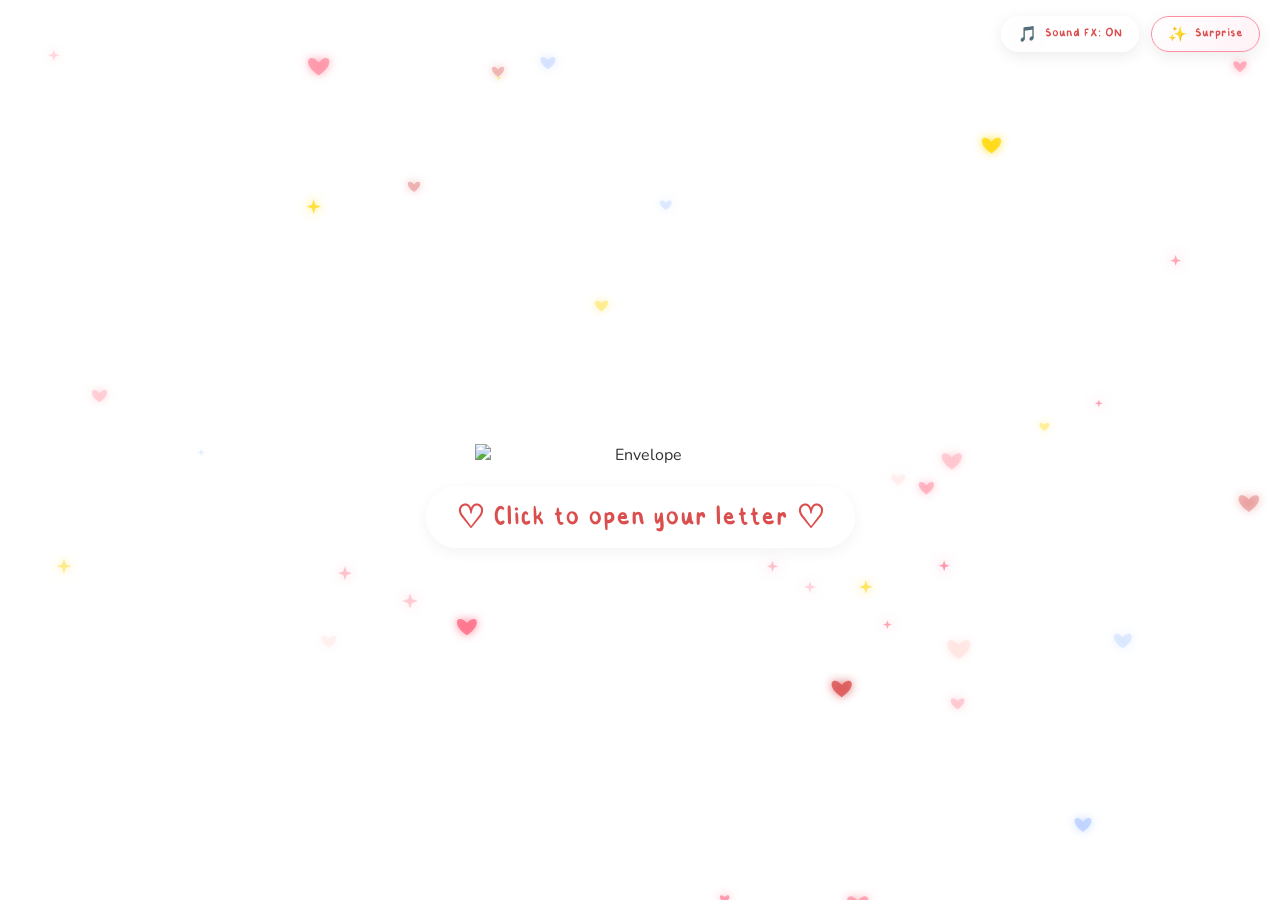
==== index.html @ 2271c6bf "feat: implement phase 1 SPA foundation, interactive canvas, and remove garfield" ====
<!DOCTYPE html>
<html lang="en">
<head>
    <meta charset="UTF-8">
    <meta name="viewport" content="width=device-width, initial-scale=1.0">
    <title>A Special Journey ♡</title>
    <!-- Fonts -->
    <link rel="preconnect" href="https://fonts.googleapis.com">
    <link rel="preconnect" href="https://fonts.gstatic.com" crossorigin>
    <link href="https://fonts.googleapis.com/css2?family=Indie+Flower&family=Nunito:wght@400;600;700;800&display=swap" rel="stylesheet">
    <link rel="stylesheet" href="styles.css">
</head>
<body>
    <!-- Interactive Background Particle Canvas -->
    <canvas id="bg-canvas" aria-hidden="true"></canvas>

    <!-- Top Utility Bar: Ambient Chime & Easter Egg Controls -->
    <header class="top-controls" aria-label="Controls">
        <button id="audio-toggle-btn" class="control-btn" title="Toggle Ambient Audio / Chimes" aria-label="Toggle audio">
            <span class="control-icon" id="audio-icon">🎵</span>
            <span class="control-label" id="audio-label">Sound FX: ON</span>
        </button>
        <button id="easter-egg-btn" class="control-btn easter-egg-trigger" title="Click for a magical surprise!" aria-label="Surprise effect">
            <span class="control-icon">✨</span>
            <span class="control-label">Surprise</span>
        </button>
    </header>

    <!-- Main SPA Screen Container -->
    <main id="app-container">

        <!-- ==================== SCREEN 1: INTRO / ENVELOPE ==================== -->
        <section id="screen-intro" class="app-screen active">
            <div class="intro-wrapper">
                <div id="envelope-container" role="button" tabindex="0" title="Click to open your letter">
                    <img src="assets/images/envelope.png" alt="Envelope" id="envelope">
                    <p class="prompt-text">♡ Click to open your letter ♡</p>
                </div>

                <div id="message-content" style="display: none;">
                    <img src="assets/images/cat_heart.gif" class="side-cat" alt="Cute heart cat">
                    
                    <div class="letter-paper">
                        <p>
                            Dearest [Name],
                            <br><br>
                            Ever since we first met, <span id="timer">Calculating...</span> ago, my world has been so much brighter.
                            <br><br>
                            I wanted to make you this website to ask perhaps the most important question of your life.
                            <br><br>
                            Love always,
                            <br>
                            [Name]
                        </p>
                    </div>

                    <img src="assets/images/cat_dance.gif" class="side-cat dancing-kitty" alt="Dancing cat">
                </div>

                <button id="intro-proceed-btn" class="primary-btn" style="display: none;">
                    Click to Continue ➜
                </button>
            </div>
        </section>

        <!-- ==================== SCREEN 2: THE QUESTION ==================== -->
        <section id="screen-question" class="app-screen">
            <div class="container main-card">
                <img src="assets/images/togepi-love.gif" id="togepi-gif" alt="Cute Togepi asking a question"/>
                
                <h1 id="message">Will you be my girlfriend? (˶ᵔ ᵕ ᵔ˶)</h1>
                
                <div class="btn-container">
                    <button id="yes-btn" class="action-btn yes-choice-btn">Yes</button>
                    <button id="no-btn" class="action-btn no-choice-btn">No</button>
                </div>
            </div>
        </section>

        <!-- ==================== SCREEN 3: NO CHOICE FALLBACK ==================== -->
        <section id="screen-no-choice" class="app-screen">
            <div class="container main-card">
                <img src="assets/images/togepi-angry.gif" id="togepi-angry-gif" alt="Angry Togepi demanding yes"/>
                
                <h1 class="header_text">
                    There is NO not dating me, you have to say YES.
                </h1>
                
                <div class="btn-container">
                    <button id="no-choice-yes-btn" class="action-btn yes-choice-btn">YES ❤️</button>
                </div>
            </div>
        </section>

        <!-- ==================== SCREEN 4: CELEBRATION / YAY ==================== -->
        <section id="screen-yay" class="app-screen">
            <div class="container main-card celebration-card">
                <img src="assets/images/togepi-and-pikachu.gif" id="yay-gif" alt="Togepi and Pikachu celebrating"/>

                <div class="header_text">
                    Yay! I am officially the luckiest boyfriend in the world! ❤️
                </div>
                
                <div class="text-small">
                    (Get ready for lots of dates (Eventually) and annoying amounts of love!)
                </div>
            </div>

            <button id="yay-next-btn" class="primary-btn pulse-btn">
                There is more I want to say... ➜
            </button>
        </section>

        <!-- ==================== SCREEN 5: BALANCED DOUBLE-PAGE LETTER ==================== -->
        <section id="screen-letter" class="app-screen">
            <div class="letter-layout-container">
                <div class="letter-dual-wrapper">
                    <!-- Page 1 -->
                    <article class="letter-page page-1">
                        <header>
                            <h2>Dearest [Name],</h2>
                        </header>
                        <p>
                            Lorem ipsum dolor sit amet, consectetur adipiscing elit. Sed do eiusmod tempor incididunt ut labore et dolore magna aliqua. Ut enim ad minim veniam, quis nostrud exercitation ullamco laboris nisi ut aliquip ex ea commodo consequat.
                        </p>
                        <p>
                            Duis aute irure dolor in reprehenderit in voluptate velit esse cillum dolore eu fugiat nulla pariatur. Excepteur sint occaecat cupidatat non proident, sunt in culpa qui officia deserunt mollit anim id est laborum.
                        </p>
                        
                        <footer class="turn-page-note">(Letter continues on right...)</footer>
                    </article>

                    <!-- Page 2 -->
                    <article class="letter-page page-2">
                        <p>
                            Lorem ipsum dolor sit amet, consectetur adipiscing elit, sed do eiusmod tempor incididunt ut labore et dolore magna aliqua. Ut enim ad minim veniam, quis nostrud exercitation ullamco laboris nisi ut aliquip ex ea commodo consequat.
                        </p>
                        <p>
                            P.S. Lorem ipsum dolor sit amet, consectetur adipiscing elit, sed do eiusmod tempor incididunt ut labore et dolore magna aliqua.
                        </p>
                        <p class="letter-signoff">
                            Yours forever and evermore,<br><br>
                            <strong>[Name]</strong>
                        </p>
                    </article>
                </div>

                <div class="letter-nav">
                    <button id="letter-next-btn" class="primary-btn">
                        Some of our best moments SO far. ➜
                    </button>
                </div>
            </div>
        </section>

        <!-- ==================== SCREEN 6: MYSTERY MOMENTS ==================== -->
        <section id="screen-moments" class="app-screen">
            <div class="moments-wrapper">
                <header class="intro-section">
                    <h2 class="intro-text">Some of our best moments are inside these boxes, Open them to see whats inside ♡</h2>
                </header>
                
                <div class="boxes-container" id="boxes-grid" aria-live="polite"></div>
                
                <div class="reshuffle-container">
                    <button id="reshuffle-btn" class="secondary-btn">Reshuffle Boxes ↻</button>
                    <div class="counter-text" id="counter">Reshuffles left: ...</div>
                </div>

                <footer class="bottom-nav">
                    <button id="moments-next-btn" class="gift-btn">
                        I have a small gift for you 😉 ➜
                    </button>
                </footer>
            </div>
        </section>

        <!-- ==================== SCREEN 7: GIFT COUPONS ==================== -->
        <section id="screen-coupons" class="app-screen">
            <div class="coupons-screen-wrapper">
                <header class="coupons-header">
                    <h2 class="coupons-title">Your Special Gift Coupons 🎟️</h2>
                    <p class="coupons-subtitle">(Click a coupon to reveal details!)</p>
                </header>

                <div class="coupons-container" id="coupons-grid" aria-live="polite"></div>

                <footer class="coupons-footer">
                    <button id="coupons-next-btn" class="next-page-btn">
                        I have one last thing to say... ➜
                    </button>
                </footer>
            </div>
        </section>

        <!-- ==================== SCREEN 8: FINAL OUTRO NOTE ==================== -->
        <section id="screen-final" class="app-screen">
            <div class="final-letter-box">
                <p>
                    Thank you for taking the time to explore this website. Lorem ipsum dolor sit amet, consectetur adipiscing elit. Sed do eiusmod tempor incididunt ut labore et dolore magna aliqua.
                </p>
                <p>
                    Ut enim ad minim veniam, quis nostrud exercitation ullamco laboris nisi ut aliquip ex ea commodo consequat. Duis aute irure dolor in reprehenderit in voluptate velit esse cillum dolore eu fugiat nulla pariatur.
                </p>
                <p>
                    Excepteur sint occaecat cupidatat non proident, sunt in culpa qui officia deserunt mollit anim id est laborum.
                </p>
                <button id="final-restart-btn" class="back-home-btn">
                    Go back to start ♡
                </button>
            </div>
        </section>

    </main>

    <!-- Core SPA & Particle Engine Script -->
    <script src="script.js"></script>
</body>
</html>
---- styles.css ----
/* ==========================================================================
   ROMANTIC SPA - CONSOLIDATED STYLESHEET
   ========================================================================== */

:root {
    --primary-color: #db4e4e;
    --primary-hover: #c43b3b;
    --accent-pink: #ff8da1;
    --accent-pink-hover: #ff6b85;
    --success-green: #57915e;
    --success-green-hover: #4a7a4d;
    --paper-bg: #fffef0;
    --ruled-line: #AFCBFF;
    --glass-bg: rgba(255, 255, 255, 0.85);
    --glass-border: rgba(255, 255, 255, 0.6);
    --shadow-soft: 0 10px 30px rgba(0, 0, 0, 0.1);
    --shadow-floating: 0 15px 35px rgba(219, 78, 78, 0.2);
    --font-heading: "CustomFont", "Nunito", sans-serif;
    --font-handwriting: 'Indie Flower', cursive;
    --font-body: "Nunito", "CustomFont", sans-serif;
}

/* --- Font Definitions --- */
@font-face {
    font-family: "CustomFont";
    src: url("assets/fonts/custom-font.ttf");
    font-weight: normal;
    font-display: swap;
}

@font-face {
    font-family: "CustomFont";
    src: url("assets/fonts/custom-font-bold.ttf");
    font-weight: bold;
    font-display: swap;
}

/* --- Global Reset & Page Setup --- */
*, *::before, *::after {
    box-sizing: border-box;
    margin: 0;
    padding: 0;
}

html, body {
    width: 100%;
    min-height: 100%;
    overflow-x: hidden;
}

body {
    background-image: url("heart-bg.jpg");
    background-size: cover;
    background-position: center;
    background-repeat: no-repeat;
    background-attachment: fixed;
    font-family: var(--font-body);
    color: #333;
    display: flex;
    flex-direction: column;
    align-items: center;
    justify-content: flex-start;
    position: relative;
}

/* --- Background Particle Canvas --- */
#bg-canvas {
    position: fixed;
    top: 0;
    left: 0;
    width: 100vw;
    height: 100vh;
    pointer-events: none;
    z-index: 0;
}

/* --- Top Utility Bar (Audio & Easter Egg) --- */
.top-controls {
    position: fixed;
    top: 16px;
    right: 20px;
    display: flex;
    gap: 12px;
    z-index: 1000;
}

.control-btn {
    display: flex;
    align-items: center;
    gap: 8px;
    background: rgba(255, 255, 255, 0.85);
    backdrop-filter: blur(10px);
    -webkit-backdrop-filter: blur(10px);
    border: 1.5px solid var(--glass-border);
    padding: 8px 16px;
    border-radius: 50px;
    font-family: var(--font-heading);
    font-size: 0.95rem;
    font-weight: 700;
    color: var(--primary-color);
    cursor: pointer;
    box-shadow: 0 4px 15px rgba(0, 0, 0, 0.08);
    transition: all 0.25s ease;
    user-select: none;
}

.control-btn:hover {
    background: white;
    transform: translateY(-2px);
    box-shadow: 0 6px 20px rgba(219, 78, 78, 0.2);
}

.control-btn:active {
    transform: translateY(0);
}

.easter-egg-trigger {
    background: linear-gradient(135deg, rgba(255, 255, 255, 0.9), rgba(255, 240, 245, 0.9));
    border-color: var(--accent-pink);
}

/* --- Main Application Screen Container --- */
#app-container {
    position: relative;
    width: 100%;
    min-height: 100vh;
    display: flex;
    justify-content: center;
    align-items: center;
    padding: 70px 20px 50px;
    z-index: 10;
}

/* --- Screen Transitions --- */
.app-screen {
    display: none;
    opacity: 0;
    transform: translateY(20px) scale(0.98);
    transition: opacity 0.45s cubic-bezier(0.16, 1, 0.3, 1), transform 0.45s cubic-bezier(0.16, 1, 0.3, 1);
    flex-direction: column;
    align-items: center;
    justify-content: center;
    width: 100%;
    max-width: 1400px;
    margin: auto;
}

.app-screen.active {
    display: flex;
    opacity: 1;
    transform: translateY(0) scale(1);
}

/* --- Reusable Card & Containers --- */
.container {
    max-width: 90%;
    margin: 10px auto;
    background: var(--glass-bg);
    backdrop-filter: blur(10px);
    -webkit-backdrop-filter: blur(10px);
    padding: 40px;
    border-radius: 30px;
    display: flex;
    flex-direction: column;
    align-items: center;
    text-align: center;
    border: 1.5px solid var(--glass-border);
    box-shadow: var(--shadow-soft);
    position: relative;
    z-index: 10;
}

/* --- Typography & Headings --- */
h1 {
    font-family: var(--font-heading);
    font-size: 2.6rem;
    margin: 30px auto 20px;
    color: #333;
    line-height: 1.3;
}

.header_text {
    font-family: var(--font-heading);
    font-size: 2.4rem;
    font-weight: bold;
    margin-top: 25px;
    color: var(--primary-color);
    line-height: 1.2;
}

.text-small {
    font-family: var(--font-heading);
    font-size: 1.3rem;
    margin-top: 15px;
    color: #666;
    font-weight: 600;
}

/* --- Buttons --- */
button, .primary-btn, .secondary-btn, .gift-btn, .back-home-btn, .next-page-btn {
    font-family: var(--font-heading);
    border: none;
    cursor: pointer;
    outline: none;
    user-select: none;
    text-decoration: none;
}

.primary-btn {
    background-color: var(--accent-pink);
    color: white;
    padding: 15px 40px;
    font-size: 1.4rem;
    font-weight: 700;
    border-radius: 50px;
    box-shadow: 0 4px 15px rgba(255, 141, 161, 0.4);
    transition: all 0.25s ease;
    margin-top: 30px;
    display: inline-block;
}

.primary-btn:hover {
    background-color: var(--accent-pink-hover);
    transform: translateY(-2px) scale(1.03);
    box-shadow: 0 8px 25px rgba(255, 107, 133, 0.5);
}

.primary-btn:active {
    transform: translateY(0) scale(1);
}

.secondary-btn {
    background: linear-gradient(135deg, var(--primary-color) 0%, var(--accent-pink) 100%);
    color: white;
    padding: 12px 30px;
    border-radius: 50px;
    font-size: 1.1rem;
    font-weight: 700;
    box-shadow: 0 4px 15px rgba(219, 78, 78, 0.3);
    transition: all 0.25s ease;
}

.secondary-btn:hover {
    transform: translateY(-2px) scale(1.04);
}

.btn-container {
    display: flex;
    justify-content: center;
    align-items: center;
    gap: 50px;
    margin-top: 25px;
}

.action-btn {
    border-radius: 12px;
    min-width: 130px;
    padding: 12px 28px;
    white-space: nowrap;
    font-size: 1.4rem;
    font-weight: 700;
    transition: transform 0.15s ease, background-color 0.2s ease;
}

.yes-choice-btn {
    color: white;
    background-color: var(--success-green);
    box-shadow: 0 4px 15px rgba(87, 145, 94, 0.3);
}

.yes-choice-btn:hover {
    background-color: var(--success-green-hover);
}

.no-choice-btn {
    color: white;
    background-color: var(--primary-color);
    box-shadow: 0 4px 15px rgba(219, 78, 78, 0.3);
}

.no-choice-btn:hover {
    background-color: var(--primary-hover);
}

/* ==========================================================================
   SCREEN 1: INTRO / ENVELOPE
   ========================================================================== */
.intro-wrapper {
    display: flex;
    flex-direction: column;
    align-items: center;
    text-align: center;
    width: 95%;
    max-width: 1200px;
    z-index: 10;
}

@keyframes sparkle-env {
    0% { transform: scale(1); filter: drop-shadow(0 0 0px #fff); }
    50% { transform: scale(1.04); filter: drop-shadow(0 0 25px #fff); }
    100% { transform: scale(1); filter: drop-shadow(0 0 0px #fff); }
}

#envelope-container {
    cursor: pointer;
    display: flex;
    flex-direction: column;
    align-items: center;
    transition: transform 0.25s ease;
    margin-top: 8vh;
}

#envelope-container:hover {
    transform: scale(1.03);
}

#envelope {
    width: 330px;
    height: auto;
    margin-bottom: 20px;
    animation: sparkle-env 2.2s infinite ease-in-out;
}

.prompt-text {
    font-family: var(--font-heading);
    font-size: 2rem;
    font-weight: bold;
    color: var(--primary-color);
    text-shadow: 0 0 10px rgba(255, 255, 255, 1), 0 0 5px rgba(255, 255, 255, 1);
    background: rgba(255, 255, 255, 0.75);
    backdrop-filter: blur(5px);
    padding: 12px 30px;
    border-radius: 50px;
    display: inline-block;
    box-shadow: 0 4px 15px rgba(0, 0, 0, 0.05);
}

#message-content {
    display: flex;
    align-items: center;
    justify-content: center;
    gap: 30px;
    padding: 20px;
    width: 100%;
    animation: fadeIn 0.8s ease;
}

.letter-paper {
    flex: 1;
    max-width: 800px;
    background-color: var(--paper-bg);
    background-image: repeating-linear-gradient(to bottom, transparent 0px, transparent 39px, var(--ruled-line) 40px);
    line-height: 40px;
    padding: 35px 45px;
    box-shadow: var(--shadow-soft);
    font-family: var(--font-handwriting);
    font-size: 2.1rem;
    color: #333;
    text-align: left;
    position: relative;
    border-radius: 6px;
}

#timer {
    font-weight: bold;
    color: var(--primary-color);
    background-color: rgba(255, 255, 220, 0.85);
    padding: 2px 8px;
    border-radius: 6px;
}

.side-cat {
    width: 170px;
    height: auto;
}

.dancing-kitty {
    margin-top: -50px;
}

/* ==========================================================================
   SCREEN 2 & 3: QUESTION & NO-CHOICE
   ========================================================================== */
#togepi-gif, #togepi-angry-gif, #yay-gif {
    width: 480px;
    max-width: 100%;
    height: 380px;
    object-fit: cover;
    border-radius: 20px;
    box-shadow: 0 8px 25px rgba(0, 0, 0, 0.1);
}

/* ==========================================================================
   SCREEN 4: YAY / CELEBRATION
   ========================================================================== */
@keyframes subtle-pulse {
    0% { transform: scale(1); box-shadow: 0 0 0 0 rgba(255, 141, 161, 0.7); }
    70% { transform: scale(1.05); box-shadow: 0 0 0 15px rgba(255, 141, 161, 0); }
    100% { transform: scale(1); box-shadow: 0 0 0 0 rgba(255, 141, 161, 0); }
}

.pulse-btn {
    animation: subtle-pulse 2s infinite;
}

.pulse-btn:hover {
    animation: none;
    transform: scale(1.08);
}

/* ==========================================================================
   SCREEN 5: BALANCED DOUBLE-PAGE LETTER
   ========================================================================== */
.letter-layout-container {
    display: flex;
    flex-direction: column;
    align-items: center;
    width: 95%;
    max-width: 1200px;
    margin: 0 auto;
    z-index: 10;
}

.letter-dual-wrapper {
    display: flex;
    flex-direction: row;
    align-items: stretch;
    justify-content: center;
    gap: 35px;
    width: 100%;
}

.letter-page {
    flex: 1;
    max-width: 520px;
    background-color: var(--paper-bg);
    background-image: repeating-linear-gradient(to bottom, transparent 0px, transparent 34px, var(--ruled-line) 35px);
    line-height: 35px;
    padding: 40px;
    box-shadow: var(--shadow-soft);
    font-family: var(--font-handwriting);
    font-size: 1.25rem;
    color: #333;
    position: relative;
    display: flex;
    flex-direction: column;
    gap: 15px;
}

.letter-page h2 {
    font-family: var(--font-handwriting);
    font-size: 1.5rem;
    color: #222;
    margin-bottom: 5px;
}

.page-1 {
    clip-path: polygon(
        0% 0%, 
        100% 0%, 
        100% 96%, 
        95% 98%, 90% 95%, 85% 99%, 80% 94%, 75% 98%, 70% 93%, 65% 97%, 60% 92%, 55% 96%, 50% 91%, 45% 97%, 40% 92%, 35% 98%, 30% 93%, 25% 99%, 20% 94%, 15% 98%, 10% 93%, 5% 99%, 
        0% 95%
    );
    padding-bottom: 60px;
}

.page-2 {
    clip-path: polygon(
        0% 5%, 
        5% 1%, 10% 6%, 15% 2%, 20% 7%, 25% 1%, 30% 6%, 35% 2%, 40% 7%, 45% 1%, 50% 6%, 55% 2%, 60% 7%, 65% 3%, 70% 8%, 75% 2%, 80% 7%, 85% 2%, 90% 6%, 95% 1%, 
        100% 5%, 
        100% 100%, 
        0% 100%
    );
    padding-top: 50px;
}

.turn-page-note {
    text-align: center;
    font-size: 0.95rem;
    color: #888;
    margin-top: auto;
    padding-top: 15px;
    font-weight: bold;
}

.letter-signoff {
    margin-top: auto;
    padding-top: 20px;
    font-size: 1.2rem;
}

.letter-nav {
    margin-top: 30px;
}

/* ==========================================================================
   SCREEN 6: MYSTERY MOMENTS
   ========================================================================== */
.moments-wrapper {
    display: flex;
    flex-direction: column;
    align-items: center;
    width: 100%;
    z-index: 10;
}

.intro-section {
    margin-bottom: 15px;
}

.intro-text {
    font-family: var(--font-heading);
    font-size: 1.2rem;
    color: var(--primary-color);
    font-weight: bold;
    background: var(--glass-bg);
    padding: 12px 30px;
    border-radius: 30px;
    display: inline-block;
    box-shadow: 0 4px 15px rgba(0, 0, 0, 0.05);
}

.boxes-container {
    display: flex;
    flex-direction: row;
    justify-content: center;
    align-items: center;
    gap: 80px;
    margin: 30px auto;
    max-width: 1300px;
    perspective: 1000px;
    min-height: 380px;
    z-index: 10;
}

.box-wrapper {
    position: relative;
    width: 220px;
    height: 200px;
    cursor: pointer;
    transition: transform 0.3s ease;
}

.box-wrapper:hover {
    transform: translateY(-8px);
}

.box-body {
    position: absolute;
    bottom: 0;
    width: 100%;
    height: 160px;
    background: repeating-linear-gradient(45deg, #ff8da1, #ff8da1 15px, #ffb6c1 15px, #ffb6c1 30px);
    border-radius: 0 0 15px 15px;
    box-shadow: inset 0 -10px 20px rgba(0,0,0,0.15), 5px 15px 35px rgba(0,0,0,0.25);
    display: flex;
    align-items: center;
    justify-content: center;
    z-index: 1;
    border: 3px solid var(--primary-color);
    border-top: none;
}

.box-lid {
    position: absolute;
    top: 0;
    width: 230px;
    height: 45px;
    left: -5px;
    background: linear-gradient(135deg, #ff6b85 0%, var(--primary-color) 50%, var(--primary-hover) 100%);
    border-radius: 10px;
    z-index: 3;
    transition: all 0.7s cubic-bezier(0.68, -0.55, 0.27, 1.55);
    transform-origin: top;
    box-shadow: 0 8px 20px rgba(0,0,0,0.25);
    border: 2px solid var(--primary-hover);
}

.box-lid::after {
    content: "🎀";
    position: absolute;
    top: -28px;
    left: 50%;
    transform: translateX(-50%);
    font-size: 2.2rem;
}

.box-message {
    position: absolute;
    bottom: 0;
    left: -25px;
    width: 270px;
    max-height: 460px;
    background-color: var(--paper-bg);
    padding: 25px;
    font-family: var(--font-handwriting);
    font-size: 1.15rem;
    color: #333;
    border-radius: 10px;
    opacity: 0;
    transform: translateY(20px) scale(0.8);
    transition: all 0.5s ease;
    z-index: 10;
    overflow-y: auto;
    border-left: 5px solid var(--primary-color);
    line-height: 1.5;
    box-shadow: 0 10px 40px rgba(0,0,0,0.25);
}

.box-wrapper.open .box-lid {
    transform: translateY(-120px) rotateX(75deg) scale(0.8);
    opacity: 0;
    pointer-events: none;
}

.box-wrapper.open .box-message {
    opacity: 1;
    transform: translateY(-100px) scale(1.08);
}

.reshuffle-container {
    margin: 15px 0;
    display: flex;
    flex-direction: column;
    align-items: center;
    gap: 10px;
    z-index: 10;
}

.counter-text {
    font-size: 1rem;
    color: #fff;
    font-weight: bold;
    font-family: var(--font-heading);
    background: var(--primary-color);
    padding: 8px 22px;
    border-radius: 50px;
    display: inline-block;
    box-shadow: 0 4px 15px rgba(0, 0, 0, 0.2);
}

.gift-btn {
    background: linear-gradient(135deg, var(--success-green) 0%, #4a7a4d 50%, #3d6341 100%);
    color: white;
    padding: 16px 45px;
    font-size: 1.3rem;
    border-radius: 50px;
    font-weight: bold;
    cursor: pointer;
    transition: all 0.25s ease;
    box-shadow: 0 4px 15px rgba(87, 145, 94, 0.3);
    margin-top: 10px;
}

.gift-btn:hover {
    transform: translateY(-2px) scale(1.04);
    box-shadow: 0 8px 25px rgba(87, 145, 94, 0.4);
}

.final-message {
    font-family: var(--font-heading);
    font-size: 1.8rem;
    color: var(--primary-color);
    background: white;
    padding: 40px;
    border-radius: 30px;
    box-shadow: var(--shadow-soft);
}

/* ==========================================================================
   SCREEN 7: GIFT COUPONS
   ========================================================================== */
.coupons-screen-wrapper {
    display: flex;
    flex-direction: column;
    align-items: center;
    width: 100%;
    z-index: 10;
}

.coupons-header {
    text-align: center;
    margin-bottom: 20px;
}

.coupons-title {
    font-family: var(--font-heading);
    font-size: 2rem;
    color: var(--primary-color);
    font-weight: bold;
    background: var(--glass-bg);
    padding: 10px 35px;
    border-radius: 30px;
    display: inline-block;
    box-shadow: 0 4px 15px rgba(0, 0, 0, 0.05);
    margin-bottom: 8px;
}

.coupons-subtitle {
    font-family: var(--font-handwriting);
    font-size: 1.3rem;
    color: var(--primary-color);
    font-weight: bold;
    background: rgba(255, 255, 255, 0.6);
    padding: 4px 16px;
    border-radius: 15px;
    display: inline-block;
}

.coupons-container {
    display: grid;
    grid-template-columns: repeat(6, 1fr);
    column-gap: 25px;
    row-gap: 20px;
    width: 90%;
    max-width: 1050px;
    margin: 0 auto;
    align-content: center;
    z-index: 10;
}

.coupon-card {
    position: relative;
    cursor: pointer;
    width: 100%;
    max-width: 320px;
    margin: 0 auto;
    transition: transform 0.25s ease;
    display: flex;
    flex-direction: column;
    align-items: center;
    background: transparent;
    border: none;
}

.coupon-card:hover {
    transform: translateY(-6px);
}

.coupon-card.active {
    z-index: 200;
}

.coupon-bg-img {
    width: 100%;
    height: auto;
    display: block;
    filter: drop-shadow(0 5px 12px rgba(0,0,0,0.15));
}

.coupon-title-text {
    font-family: var(--font-heading);
    color: var(--primary-color);
    font-size: 1.05rem;
    font-weight: bold;
    text-shadow: 1px 1px 0px rgba(255,255,255,0.5);
    text-align: center;
    line-height: 1.2;
    margin-top: -85px;
    background: rgba(255,255,255,0.7);
    backdrop-filter: blur(4px);
    padding: 4px 12px;
    border-radius: 12px;
    position: relative;
    z-index: 5;
}

.coupon-card:nth-child(1), .coupon-card:nth-child(2) { grid-column: span 3; }
.coupon-card:nth-child(3), .coupon-card:nth-child(4), .coupon-card:nth-child(5) { grid-column: span 2; }

/* Tooltip */
.coupon-tooltip {
    display: none;
    position: absolute;
    width: 260px;
    background-color: var(--paper-bg);
    border: 2px solid var(--primary-color);
    padding: 14px;
    border-radius: 12px;
    box-shadow: 0 8px 25px rgba(0,0,0,0.25);
    z-index: 300;
    text-align: center;
    animation: popIn 0.3s ease;
    bottom: 100%;
    left: 50%;
    transform: translateX(-50%);
    margin-bottom: 12px;
}

.coupon-tooltip::after {
    content: "";
    position: absolute;
    top: 100%;
    left: 50%;
    margin-left: -8px;
    border-width: 8px;
    border-style: solid;
    border-color: var(--primary-color) transparent transparent transparent;
}

.coupon-card:nth-child(1) .coupon-tooltip {
    right: 105%;
    left: auto;
    bottom: auto;
    top: 50%;
    transform: translateY(-50%);
    margin-right: 10px;
    margin-bottom: 0;
}
.coupon-card:nth-child(1) .coupon-tooltip::after {
    top: 50%;
    left: 100%;
    margin-top: -8px;
    margin-left: 0;
    border-color: transparent transparent transparent var(--primary-color);
}

.coupon-card:nth-child(2) .coupon-tooltip {
    left: 105%;
    right: auto;
    bottom: auto;
    top: 50%;
    transform: translateY(-50%);
    margin-left: 10px;
    margin-bottom: 0;
}
.coupon-card:nth-child(2) .coupon-tooltip::after {
    top: 50%;
    left: auto;
    right: 100%;
    margin-top: -8px;
    margin-left: 0;
    border-color: transparent var(--primary-color) transparent transparent;
}

.coupon-card.active .coupon-tooltip {
    display: block;
}

.tooltip-title {
    font-family: var(--font-heading);
    color: var(--primary-color);
    font-weight: bold;
    font-size: 1rem;
    margin-bottom: 6px;
    display: block;
    border-bottom: 1.5px dashed var(--primary-color);
    padding-bottom: 4px;
}

.tooltip-desc {
    font-family: var(--font-handwriting);
    color: #333;
    font-size: 1rem;
    line-height: 1.35;
    margin-bottom: 8px;
}

.tooltip-uses {
    font-size: 0.85rem;
    font-weight: bold;
    color: var(--success-green);
    background: rgba(87, 145, 94, 0.12);
    padding: 3px 10px;
    border-radius: 20px;
    display: inline-block;
}

.next-page-btn {
    display: none;
    background: var(--success-green);
    color: white;
    padding: 15px 40px;
    border-radius: 50px;
    font-family: var(--font-heading);
    font-size: 1.3rem;
    font-weight: bold;
    border: none;
    cursor: pointer;
    z-index: 100;
    box-shadow: 0 6px 20px rgba(87, 145, 94, 0.4);
    transition: all 0.25s ease;
    margin-top: 30px;
}

.next-page-btn:hover {
    transform: translateY(-2px) scale(1.05);
    background: var(--success-green-hover);
}

/* ==========================================================================
   SCREEN 8: FINAL OUTRO NOTE
   ========================================================================== */
.final-letter-box {
    background: var(--glass-bg);
    backdrop-filter: blur(10px);
    -webkit-backdrop-filter: blur(10px);
    padding: 45px;
    border-radius: 25px;
    max-width: 720px;
    box-shadow: var(--shadow-soft);
    font-family: var(--font-handwriting);
    font-size: 1.3rem;
    line-height: 1.8;
    color: #333;
    text-align: center;
    border: 2px solid var(--accent-pink);
    z-index: 10;
    margin: auto;
}

.final-letter-box p {
    margin-bottom: 20px;
}

.back-home-btn {
    background: var(--primary-color);
    color: white;
    padding: 12px 35px;
    border-radius: 50px;
    font-family: var(--font-heading);
    font-size: 1.2rem;
    font-weight: bold;
    display: inline-block;
    margin-top: 15px;
    box-shadow: 0 4px 15px rgba(219, 78, 78, 0.3);
    transition: all 0.25s ease;
}

.back-home-btn:hover {
    background: var(--primary-hover);
    transform: translateY(-2px) scale(1.04);
}

/* ==========================================================================
   ANIMATIONS & KEYFRAMES
   ========================================================================== */
@keyframes fadeIn {
    from { opacity: 0; transform: translateY(15px); }
    to { opacity: 1; transform: translateY(0); }
}

@keyframes popIn {
    from { opacity: 0; transform: scale(0.92); }
    to { opacity: 1; transform: scale(1); }
}

@keyframes boxFadeOut {
    from { opacity: 1; transform: translateY(0); }
    to { opacity: 0; transform: translateY(-40px); }
}

/* ==========================================================================
   RESPONSIVE DESIGN BREAKPOINTS
   ========================================================================== */
@media (max-width: 1100px) {
    .letter-dual-wrapper {
        flex-direction: column;
        align-items: center;
    }
    .letter-page {
        max-width: 90%;
    }
    .page-2 {
        margin-top: -20px;
    }
    .boxes-container {
        gap: 40px;
    }
}

@media (max-width: 850px) {
    #message-content {
        flex-direction: column;
        gap: 20px;
    }
    .letter-paper {
        width: 100%;
        font-size: 1.6rem;
        line-height: 32px;
        order: -1;
    }
    .side-cat {
        width: 120px;
    }
    .dancing-kitty {
        margin-top: 0;
    }
    .boxes-container {
        flex-direction: column;
        gap: 120px;
        min-height: auto;
        margin: 40px auto;
    }
    .coupons-container {
        grid-template-columns: 1fr;
        row-gap: 30px;
    }
    .coupon-card {
        grid-column: span 1 !important;
        max-width: 280px;
    }
    .coupon-title-text {
        margin-top: -25px;
    }
    .coupon-card:nth-child(1) .coupon-tooltip,
    .coupon-card:nth-child(2) .coupon-tooltip {
        left: 50%;
        right: auto;
        top: auto;
        bottom: 100%;
        transform: translateX(-50%);
        margin: 0 0 12px 0;
    }
    .coupon-card:nth-child(1) .coupon-tooltip::after,
    .coupon-card:nth-child(2) .coupon-tooltip::after {
        top: 100%;
        left: 50%;
        right: auto;
        margin-top: 0;
        margin-left: -8px;
        border-color: var(--primary-color) transparent transparent transparent;
    }
    #togepi-gif, #togepi-angry-gif, #yay-gif {
        width: 380px;
        height: 300px;
    }
    h1, .header_text {
        font-size: 2rem;
    }
}

@media (max-width: 600px) {
    #app-container {
        padding: 60px 12px 30px;
    }
    .container {
        padding: 24px 16px;
    }
    #togepi-gif, #togepi-angry-gif, #yay-gif {
        width: 280px;
        height: 220px;
    }
    h1, .header_text {
        font-size: 1.6rem;
    }
    .text-small {
        font-size: 1.1rem;
    }
    .btn-container {
        gap: 15px;
    }
    .action-btn {
        min-width: 100px;
        font-size: 1.1rem;
        padding: 10px 18px;
    }
    .primary-btn {
        padding: 12px 30px;
        font-size: 1.15rem;
    }
    .prompt-text {
        font-size: 1.4rem;
        padding: 10px 20px;
    }
    #envelope {
        width: 260px;
    }
    .final-letter-box {
        padding: 25px 18px;
        font-size: 1.15rem;
    }
}
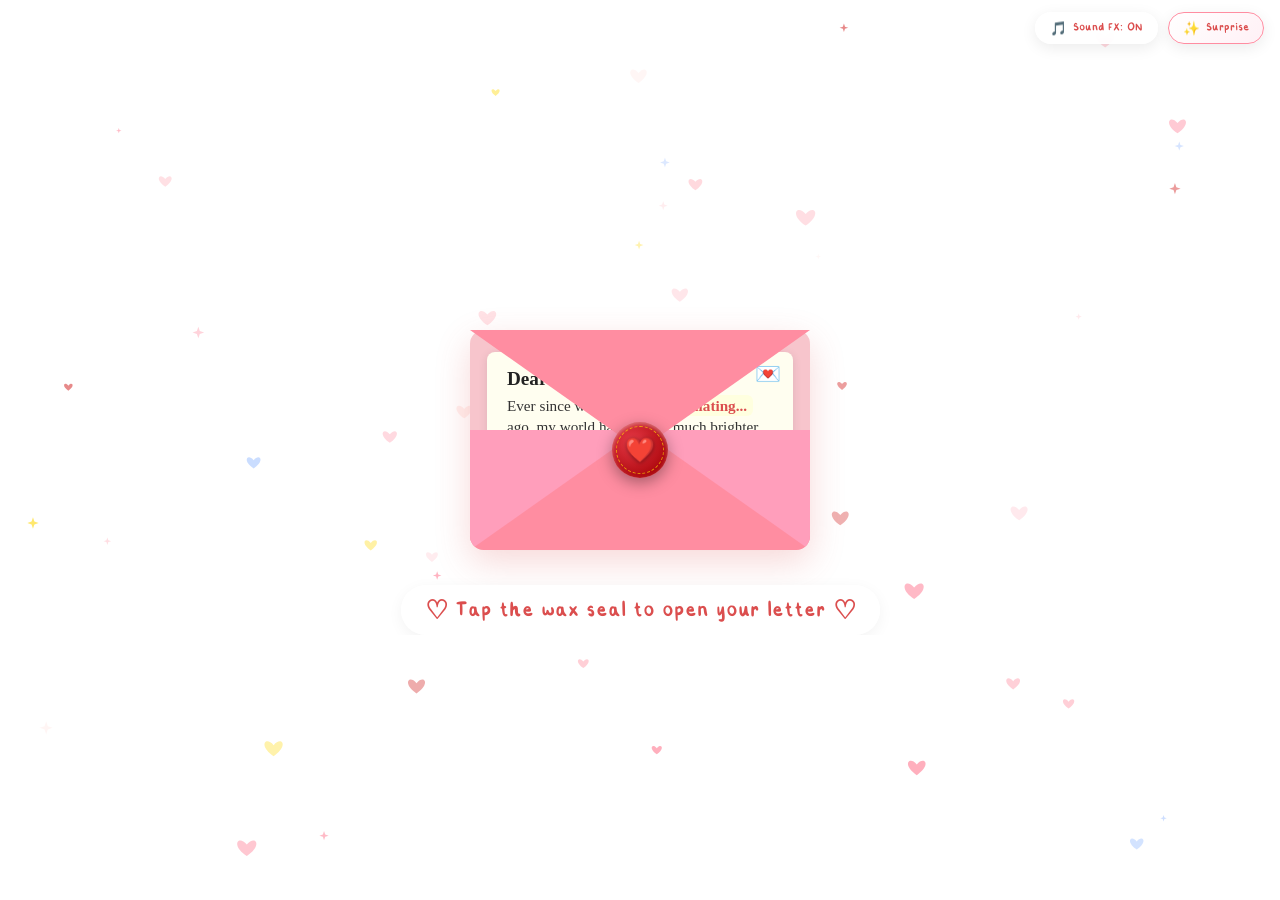
==== commit a08fd31e: "feat: optimize particle performance, fix mobile layout bugs, and implement phase 2 interactive scrat" ====
--- a/index.html
+++ b/index.html
@@ -2,7 +2,7 @@
 <html lang="en">
 <head>
     <meta charset="UTF-8">
-    <meta name="viewport" content="width=device-width, initial-scale=1.0">
+    <meta name="viewport" content="width=device-width, initial-scale=1.0, maximum-scale=5.0">
     <title>A Special Journey ♡</title>
     <!-- Fonts -->
     <link rel="preconnect" href="https://fonts.googleapis.com">
@@ -29,14 +29,38 @@
     <!-- Main SPA Screen Container -->
     <main id="app-container">
 
-        <!-- ==================== SCREEN 1: INTRO / ENVELOPE ==================== -->
+        <!-- ==================== SCREEN 1: INTRO / WAX SEAL ENVELOPE ==================== -->
         <section id="screen-intro" class="app-screen active">
             <div class="intro-wrapper">
-                <div id="envelope-container" role="button" tabindex="0" title="Click to open your letter">
-                    <img src="assets/images/envelope.png" alt="Envelope" id="envelope">
-                    <p class="prompt-text">♡ Click to open your letter ♡</p>
-                </div>
-
+                
+                <!-- Animated 3D Wax Seal Envelope Component -->
+                <div class="wax-envelope-wrapper" id="wax-envelope-wrapper">
+                    <div class="wax-envelope" id="wax-envelope" role="button" tabindex="0" title="Click the wax seal to open your letter">
+                        <div class="envelope-back"></div>
+                        
+                        <!-- Letter sliding inside envelope -->
+                        <div class="envelope-letter" id="envelope-letter">
+                            <div class="letter-inner">
+                                <span class="letter-stamp">💌</span>
+                                <h3>Dearest [Name],</h3>
+                                <p>Ever since we first met, <span id="timer">Calculating...</span> ago, my world has been so much brighter.</p>
+                                <p>I made this website to ask you a very special question...</p>
+                                <p class="letter-signature">Love always, <strong>[Name]</strong></p>
+                            </div>
+                        </div>
+
+                        <div class="envelope-pocket"></div>
+                        <div class="envelope-flap" id="envelope-flap"></div>
+                        <div class="wax-seal" id="wax-seal" title="Break the Wax Seal">
+                            <span class="seal-icon">❤️</span>
+                            <span class="seal-ring"></span>
+                        </div>
+                    </div>
+                    
+                    <p class="prompt-text" id="envelope-prompt">♡ Tap the wax seal to open your letter ♡</p>
+                </div>
+
+                <!-- Expanded Letter View (Smoothly Revealed) -->
                 <div id="message-content" style="display: none;">
                     <img src="assets/images/cat_heart.gif" class="side-cat" alt="Cute heart cat">
                     
@@ -44,7 +68,7 @@
                         <p>
                             Dearest [Name],
                             <br><br>
-                            Ever since we first met, <span id="timer">Calculating...</span> ago, my world has been so much brighter.
+                            Ever since we first met, <span id="timer-expanded">Calculating...</span> ago, my world has been so much brighter.
                             <br><br>
                             I wanted to make you this website to ask perhaps the most important question of your life.
                             <br><br>
@@ -153,18 +177,18 @@
             </div>
         </section>
 
-        <!-- ==================== SCREEN 6: MYSTERY MOMENTS ==================== -->
+        <!-- ==================== SCREEN 6: 3D POLAROID GALLERY ==================== -->
         <section id="screen-moments" class="app-screen">
             <div class="moments-wrapper">
                 <header class="intro-section">
-                    <h2 class="intro-text">Some of our best moments are inside these boxes, Open them to see whats inside ♡</h2>
+                    <h2 class="intro-text">Tactile Polaroid Memories ♡ Tap any photo to flip & read!</h2>
                 </header>
                 
-                <div class="boxes-container" id="boxes-grid" aria-live="polite"></div>
+                <div class="polaroid-grid" id="polaroid-grid" aria-live="polite"></div>
                 
                 <div class="reshuffle-container">
-                    <button id="reshuffle-btn" class="secondary-btn">Reshuffle Boxes ↻</button>
-                    <div class="counter-text" id="counter">Reshuffles left: ...</div>
+                    <button id="reshuffle-btn" class="secondary-btn">Shuffle Memories ↻</button>
+                    <div class="counter-text" id="counter">Shuffles left: ...</div>
                 </div>
 
                 <footer class="bottom-nav">
@@ -175,15 +199,15 @@
             </div>
         </section>
 
-        <!-- ==================== SCREEN 7: GIFT COUPONS ==================== -->
+        <!-- ==================== SCREEN 7: INTERACTIVE SCRATCH-OFF COUPONS ==================== -->
         <section id="screen-coupons" class="app-screen">
             <div class="coupons-screen-wrapper">
                 <header class="coupons-header">
-                    <h2 class="coupons-title">Your Special Gift Coupons 🎟️</h2>
-                    <p class="coupons-subtitle">(Click a coupon to reveal details!)</p>
+                    <h2 class="coupons-title">Interactive Scratch-Off Vouchers 🎟️</h2>
+                    <p class="coupons-subtitle">✨ Swipe or drag across the foil to scratch & reveal your reward! ✨</p>
                 </header>
 
-                <div class="coupons-container" id="coupons-grid" aria-live="polite"></div>
+                <div class="scratch-coupons-grid" id="scratch-coupons-grid" aria-live="polite"></div>
 
                 <footer class="coupons-footer">
                     <button id="coupons-next-btn" class="next-page-btn">
--- a/styles.css
+++ b/styles.css
@@ -1,5 +1,5 @@
 /* ==========================================================================
-   ROMANTIC SPA - CONSOLIDATED STYLESHEET
+   ROMANTIC SPA - CONSOLIDATED STYLESHEET (PHASE 2)
    ========================================================================== */
 
 :root {
@@ -11,8 +11,8 @@
     --success-green-hover: #4a7a4d;
     --paper-bg: #fffef0;
     --ruled-line: #AFCBFF;
-    --glass-bg: rgba(255, 255, 255, 0.85);
-    --glass-border: rgba(255, 255, 255, 0.6);
+    --glass-bg: rgba(255, 255, 255, 0.88);
+    --glass-border: rgba(255, 255, 255, 0.65);
     --shadow-soft: 0 10px 30px rgba(0, 0, 0, 0.1);
     --shadow-floating: 0 15px 35px rgba(219, 78, 78, 0.2);
     --font-heading: "CustomFont", "Nunito", sans-serif;
@@ -40,12 +40,14 @@
     box-sizing: border-box;
     margin: 0;
     padding: 0;
+    -webkit-tap-highlight-color: transparent;
 }
 
 html, body {
     width: 100%;
     min-height: 100%;
     overflow-x: hidden;
+    position: relative;
 }
 
 body {
@@ -60,7 +62,6 @@
     flex-direction: column;
     align-items: center;
     justify-content: flex-start;
-    position: relative;
 }
 
 /* --- Background Particle Canvas --- */
@@ -77,30 +78,30 @@
 /* --- Top Utility Bar (Audio & Easter Egg) --- */
 .top-controls {
     position: fixed;
-    top: 16px;
-    right: 20px;
-    display: flex;
-    gap: 12px;
+    top: max(12px, env(safe-area-inset-top, 12px));
+    right: max(16px, env(safe-area-inset-right, 16px));
+    display: flex;
+    gap: 10px;
     z-index: 1000;
 }
 
 .control-btn {
     display: flex;
     align-items: center;
-    gap: 8px;
-    background: rgba(255, 255, 255, 0.85);
+    gap: 6px;
+    background: rgba(255, 255, 255, 0.9);
     backdrop-filter: blur(10px);
     -webkit-backdrop-filter: blur(10px);
     border: 1.5px solid var(--glass-border);
-    padding: 8px 16px;
+    padding: 7px 14px;
     border-radius: 50px;
     font-family: var(--font-heading);
-    font-size: 0.95rem;
+    font-size: 0.85rem;
     font-weight: 700;
     color: var(--primary-color);
     cursor: pointer;
     box-shadow: 0 4px 15px rgba(0, 0, 0, 0.08);
-    transition: all 0.25s ease;
+    transition: all 0.2s ease;
     user-select: none;
 }
 
@@ -115,7 +116,7 @@
 }
 
 .easter-egg-trigger {
-    background: linear-gradient(135deg, rgba(255, 255, 255, 0.9), rgba(255, 240, 245, 0.9));
+    background: linear-gradient(135deg, rgba(255, 255, 255, 0.95), rgba(255, 240, 245, 0.95));
     border-color: var(--accent-pink);
 }
 
@@ -123,11 +124,17 @@
 #app-container {
     position: relative;
     width: 100%;
+    max-width: 100vw;
     min-height: 100vh;
+    overflow-x: hidden;
     display: flex;
     justify-content: center;
     align-items: center;
-    padding: 70px 20px 50px;
+    padding-top: calc(env(safe-area-inset-top, 0px) + 70px);
+    padding-bottom: 50px;
+    padding-left: max(14px, env(safe-area-inset-left, 0px));
+    padding-right: max(14px, env(safe-area-inset-right, 0px));
+    box-sizing: border-box;
     z-index: 10;
 }
 
@@ -135,14 +142,16 @@
 .app-screen {
     display: none;
     opacity: 0;
-    transform: translateY(20px) scale(0.98);
-    transition: opacity 0.45s cubic-bezier(0.16, 1, 0.3, 1), transform 0.45s cubic-bezier(0.16, 1, 0.3, 1);
+    transform: translateY(18px) scale(0.98);
+    transition: opacity 0.4s cubic-bezier(0.16, 1, 0.3, 1), transform 0.4s cubic-bezier(0.16, 1, 0.3, 1);
     flex-direction: column;
     align-items: center;
     justify-content: center;
     width: 100%;
-    max-width: 1400px;
+    max-width: 1350px;
     margin: auto;
+    box-sizing: border-box;
+    overflow-x: hidden;
 }
 
 .app-screen.active {
@@ -153,13 +162,14 @@
 
 /* --- Reusable Card & Containers --- */
 .container {
-    max-width: 90%;
+    width: 100%;
+    max-width: min(92vw, 550px);
     margin: 10px auto;
     background: var(--glass-bg);
-    backdrop-filter: blur(10px);
-    -webkit-backdrop-filter: blur(10px);
-    padding: 40px;
-    border-radius: 30px;
+    backdrop-filter: blur(12px);
+    -webkit-backdrop-filter: blur(12px);
+    padding: 35px 25px;
+    border-radius: 28px;
     display: flex;
     flex-direction: column;
     align-items: center;
@@ -168,30 +178,31 @@
     box-shadow: var(--shadow-soft);
     position: relative;
     z-index: 10;
+    box-sizing: border-box;
 }
 
 /* --- Typography & Headings --- */
 h1 {
     font-family: var(--font-heading);
-    font-size: 2.6rem;
-    margin: 30px auto 20px;
+    font-size: 2.4rem;
+    margin: 25px auto 15px;
     color: #333;
-    line-height: 1.3;
+    line-height: 1.25;
 }
 
 .header_text {
     font-family: var(--font-heading);
-    font-size: 2.4rem;
-    font-weight: bold;
-    margin-top: 25px;
+    font-size: 2.2rem;
+    font-weight: bold;
+    margin-top: 20px;
     color: var(--primary-color);
     line-height: 1.2;
 }
 
 .text-small {
     font-family: var(--font-heading);
-    font-size: 1.3rem;
-    margin-top: 15px;
+    font-size: 1.2rem;
+    margin-top: 12px;
     color: #666;
     font-weight: 600;
 }
@@ -209,13 +220,13 @@
 .primary-btn {
     background-color: var(--accent-pink);
     color: white;
-    padding: 15px 40px;
-    font-size: 1.4rem;
+    padding: 14px 38px;
+    font-size: 1.3rem;
     font-weight: 700;
     border-radius: 50px;
     box-shadow: 0 4px 15px rgba(255, 141, 161, 0.4);
     transition: all 0.25s ease;
-    margin-top: 30px;
+    margin-top: 25px;
     display: inline-block;
 }
 
@@ -223,10 +234,6 @@
     background-color: var(--accent-pink-hover);
     transform: translateY(-2px) scale(1.03);
     box-shadow: 0 8px 25px rgba(255, 107, 133, 0.5);
-}
-
-.primary-btn:active {
-    transform: translateY(0) scale(1);
 }
 
 .secondary-btn {
@@ -248,16 +255,17 @@
     display: flex;
     justify-content: center;
     align-items: center;
-    gap: 50px;
+    gap: 35px;
     margin-top: 25px;
+    width: 100%;
 }
 
 .action-btn {
-    border-radius: 12px;
-    min-width: 130px;
+    border-radius: 14px;
+    min-width: 120px;
     padding: 12px 28px;
     white-space: nowrap;
-    font-size: 1.4rem;
+    font-size: 1.35rem;
     font-weight: 700;
     transition: transform 0.15s ease, background-color 0.2s ease;
 }
@@ -283,116 +291,242 @@
 }
 
 /* ==========================================================================
-   SCREEN 1: INTRO / ENVELOPE
+   SCREEN 1: ANIMATED WAX SEAL ENVELOPE
    ========================================================================== */
 .intro-wrapper {
     display: flex;
     flex-direction: column;
     align-items: center;
     text-align: center;
-    width: 95%;
-    max-width: 1200px;
+    width: 100%;
+    max-width: min(92vw, 850px);
     z-index: 10;
 }
 
-@keyframes sparkle-env {
-    0% { transform: scale(1); filter: drop-shadow(0 0 0px #fff); }
-    50% { transform: scale(1.04); filter: drop-shadow(0 0 25px #fff); }
-    100% { transform: scale(1); filter: drop-shadow(0 0 0px #fff); }
-}
-
-#envelope-container {
+.wax-envelope-wrapper {
+    display: flex;
+    flex-direction: column;
+    align-items: center;
+    width: 100%;
+    margin-top: 15px;
+}
+
+.wax-envelope {
+    position: relative;
+    width: min(90vw, 340px);
+    height: 220px;
+    margin: 30px auto 20px;
+    perspective: 800px;
     cursor: pointer;
-    display: flex;
-    flex-direction: column;
-    align-items: center;
-    transition: transform 0.25s ease;
-    margin-top: 8vh;
-}
-
-#envelope-container:hover {
-    transform: scale(1.03);
-}
-
-#envelope {
-    width: 330px;
-    height: auto;
-    margin-bottom: 20px;
-    animation: sparkle-env 2.2s infinite ease-in-out;
+    transition: transform 0.3s ease;
+}
+
+.wax-envelope:hover {
+    transform: scale(1.02);
+}
+
+.envelope-back {
+    position: absolute;
+    inset: 0;
+    width: 100%;
+    height: 100%;
+    background: #f7c5cc;
+    border-radius: 14px;
+    box-shadow: 0 12px 35px rgba(219, 78, 78, 0.22);
+}
+
+.envelope-pocket {
+    position: absolute;
+    bottom: 0;
+    left: 0;
+    width: 0;
+    height: 0;
+    border-style: solid;
+    border-width: 0 min(45vw, 170px) 120px min(45vw, 170px);
+    border-color: transparent #ff9ebb #ff8da1 #ff9ebb;
+    border-radius: 0 0 14px 14px;
+    z-index: 3;
+    pointer-events: none;
+}
+
+.envelope-flap {
+    position: absolute;
+    top: 0;
+    left: 0;
+    width: 0;
+    height: 0;
+    border-style: solid;
+    border-width: 120px min(45vw, 170px) 0 min(45vw, 170px);
+    border-color: #ff8da1 transparent transparent transparent;
+    transform-origin: top center;
+    transition: transform 0.6s cubic-bezier(0.4, 0, 0.2, 1);
+    z-index: 4;
+    pointer-events: none;
+}
+
+.wax-seal {
+    position: absolute;
+    top: 92px;
+    left: 50%;
+    transform: translateX(-50%);
+    width: 56px;
+    height: 56px;
+    background: radial-gradient(circle at 35% 35%, #e63946 0%, #a80309 80%, #680004 100%);
+    border-radius: 50%;
+    box-shadow: 0 5px 15px rgba(0, 0, 0, 0.35), inset 0 2px 4px rgba(255, 255, 255, 0.4);
+    z-index: 5;
+    cursor: pointer;
+    display: flex;
+    align-items: center;
+    justify-content: center;
+    transition: transform 0.3s cubic-bezier(0.34, 1.56, 0.64, 1), opacity 0.3s ease;
+}
+
+.wax-seal:hover {
+    transform: translateX(-50%) scale(1.12);
+}
+
+.seal-icon {
+    font-size: 1.5rem;
+    filter: drop-shadow(0 1px 2px rgba(0,0,0,0.4));
+}
+
+.seal-ring {
+    position: absolute;
+    inset: 4px;
+    border: 1.5px dashed rgba(255, 215, 0, 0.65);
+    border-radius: 50%;
+}
+
+.envelope-letter {
+    position: absolute;
+    bottom: 15px;
+    left: 50%;
+    transform: translateX(-50%);
+    width: 90%;
+    background: var(--paper-bg);
+    border-radius: 8px;
+    padding: 16px 20px;
+    box-shadow: 0 2px 10px rgba(0,0,0,0.1);
+    z-index: 2;
+    transition: transform 0.8s cubic-bezier(0.34, 1.2, 0.64, 1), opacity 0.4s ease;
+    font-family: var(--font-handwriting);
+    text-align: left;
+    color: #333;
+}
+
+.letter-inner h3 {
+    font-size: 1.2rem;
+    color: #222;
+    margin-bottom: 6px;
+}
+
+.letter-inner p {
+    font-size: 0.95rem;
+    line-height: 1.35;
+    margin-bottom: 6px;
+}
+
+.letter-stamp {
+    position: absolute;
+    top: 10px;
+    right: 12px;
+    font-size: 1.3rem;
+}
+
+.letter-signature {
+    margin-top: 8px;
+    font-size: 0.95rem;
+}
+
+/* Wax Envelope Open State */
+.wax-envelope.open .envelope-flap {
+    transform: rotateX(180deg);
+    z-index: 1;
+}
+
+.wax-envelope.open .wax-seal {
+    transform: translateX(-50%) scale(0);
+    opacity: 0;
+    pointer-events: none;
+}
+
+.wax-envelope.open .envelope-letter {
+    transform: translateX(-50%) translateY(-110px);
+    z-index: 6;
+    box-shadow: 0 8px 25px rgba(0,0,0,0.2);
 }
 
 .prompt-text {
     font-family: var(--font-heading);
-    font-size: 2rem;
+    font-size: 1.6rem;
     font-weight: bold;
     color: var(--primary-color);
-    text-shadow: 0 0 10px rgba(255, 255, 255, 1), 0 0 5px rgba(255, 255, 255, 1);
-    background: rgba(255, 255, 255, 0.75);
-    backdrop-filter: blur(5px);
-    padding: 12px 30px;
+    text-shadow: 0 0 10px rgba(255, 255, 255, 1);
+    background: rgba(255, 255, 255, 0.82);
+    backdrop-filter: blur(6px);
+    padding: 10px 24px;
     border-radius: 50px;
     display: inline-block;
     box-shadow: 0 4px 15px rgba(0, 0, 0, 0.05);
+    margin-top: 15px;
 }
 
 #message-content {
     display: flex;
     align-items: center;
     justify-content: center;
-    gap: 30px;
-    padding: 20px;
+    gap: 25px;
+    padding: 10px;
     width: 100%;
     animation: fadeIn 0.8s ease;
 }
 
 .letter-paper {
     flex: 1;
-    max-width: 800px;
+    max-width: 750px;
     background-color: var(--paper-bg);
     background-image: repeating-linear-gradient(to bottom, transparent 0px, transparent 39px, var(--ruled-line) 40px);
     line-height: 40px;
-    padding: 35px 45px;
+    padding: 30px 35px;
     box-shadow: var(--shadow-soft);
     font-family: var(--font-handwriting);
-    font-size: 2.1rem;
+    font-size: 1.8rem;
     color: #333;
     text-align: left;
     position: relative;
-    border-radius: 6px;
-}
-
-#timer {
+    border-radius: 8px;
+}
+
+#timer, #timer-expanded {
     font-weight: bold;
     color: var(--primary-color);
     background-color: rgba(255, 255, 220, 0.85);
-    padding: 2px 8px;
+    padding: 2px 6px;
     border-radius: 6px;
 }
 
 .side-cat {
-    width: 170px;
+    width: 150px;
     height: auto;
 }
 
 .dancing-kitty {
-    margin-top: -50px;
+    margin-top: -40px;
 }
 
 /* ==========================================================================
-   SCREEN 2 & 3: QUESTION & NO-CHOICE
+   SCREEN 2, 3 & 4: QUESTION, NO-CHOICE, YAY
    ========================================================================== */
 #togepi-gif, #togepi-angry-gif, #yay-gif {
-    width: 480px;
+    width: 440px;
     max-width: 100%;
-    height: 380px;
+    height: 340px;
     object-fit: cover;
-    border-radius: 20px;
+    border-radius: 18px;
     box-shadow: 0 8px 25px rgba(0, 0, 0, 0.1);
 }
 
-/* ==========================================================================
-   SCREEN 4: YAY / CELEBRATION
-   ========================================================================== */
 @keyframes subtle-pulse {
     0% { transform: scale(1); box-shadow: 0 0 0 0 rgba(255, 141, 161, 0.7); }
     70% { transform: scale(1.05); box-shadow: 0 0 0 15px rgba(255, 141, 161, 0); }
@@ -405,7 +539,7 @@
 
 .pulse-btn:hover {
     animation: none;
-    transform: scale(1.08);
+    transform: scale(1.06);
 }
 
 /* ==========================================================================
@@ -415,10 +549,11 @@
     display: flex;
     flex-direction: column;
     align-items: center;
-    width: 95%;
-    max-width: 1200px;
+    width: 100%;
+    max-width: 1100px;
     margin: 0 auto;
     z-index: 10;
+    box-sizing: border-box;
 }
 
 .letter-dual-wrapper {
@@ -426,30 +561,31 @@
     flex-direction: row;
     align-items: stretch;
     justify-content: center;
-    gap: 35px;
+    gap: 30px;
     width: 100%;
 }
 
 .letter-page {
     flex: 1;
-    max-width: 520px;
+    max-width: 500px;
     background-color: var(--paper-bg);
     background-image: repeating-linear-gradient(to bottom, transparent 0px, transparent 34px, var(--ruled-line) 35px);
     line-height: 35px;
-    padding: 40px;
+    padding: 35px 30px;
     box-shadow: var(--shadow-soft);
     font-family: var(--font-handwriting);
-    font-size: 1.25rem;
+    font-size: 1.2rem;
     color: #333;
     position: relative;
     display: flex;
     flex-direction: column;
     gap: 15px;
+    box-sizing: border-box;
 }
 
 .letter-page h2 {
     font-family: var(--font-handwriting);
-    font-size: 1.5rem;
+    font-size: 1.45rem;
     color: #222;
     margin-bottom: 5px;
 }
@@ -462,7 +598,7 @@
         95% 98%, 90% 95%, 85% 99%, 80% 94%, 75% 98%, 70% 93%, 65% 97%, 60% 92%, 55% 96%, 50% 91%, 45% 97%, 40% 92%, 35% 98%, 30% 93%, 25% 99%, 20% 94%, 15% 98%, 10% 93%, 5% 99%, 
         0% 95%
     );
-    padding-bottom: 60px;
+    padding-bottom: 55px;
 }
 
 .page-2 {
@@ -473,7 +609,7 @@
         100% 100%, 
         0% 100%
     );
-    padding-top: 50px;
+    padding-top: 45px;
 }
 
 .turn-page-note {
@@ -487,16 +623,16 @@
 
 .letter-signoff {
     margin-top: auto;
-    padding-top: 20px;
-    font-size: 1.2rem;
+    padding-top: 15px;
+    font-size: 1.15rem;
 }
 
 .letter-nav {
-    margin-top: 30px;
+    margin-top: 25px;
 }
 
 /* ==========================================================================
-   SCREEN 6: MYSTERY MOMENTS
+   SCREEN 6: 3D POLAROID GALLERY
    ========================================================================== */
 .moments-wrapper {
     display: flex;
@@ -504,6 +640,7 @@
     align-items: center;
     width: 100%;
     z-index: 10;
+    box-sizing: border-box;
 }
 
 .intro-section {
@@ -516,108 +653,142 @@
     color: var(--primary-color);
     font-weight: bold;
     background: var(--glass-bg);
-    padding: 12px 30px;
+    padding: 10px 25px;
     border-radius: 30px;
     display: inline-block;
     box-shadow: 0 4px 15px rgba(0, 0, 0, 0.05);
 }
 
-.boxes-container {
-    display: flex;
-    flex-direction: row;
+.polaroid-grid {
+    display: flex;
+    flex-wrap: wrap;
     justify-content: center;
     align-items: center;
-    gap: 80px;
-    margin: 30px auto;
-    max-width: 1300px;
+    gap: 28px;
+    margin: 25px auto;
+    width: 100%;
+    max-width: 1100px;
+}
+
+.polaroid-card {
+    position: relative;
+    width: min(90vw, 290px);
+    height: 360px;
     perspective: 1000px;
-    min-height: 380px;
+    cursor: pointer;
+    transition: transform 0.3s cubic-bezier(0.34, 1.56, 0.64, 1);
+    box-sizing: border-box;
+}
+
+.polaroid-card:hover {
+    transform: translateY(-8px) scale(1.03) !important;
+    z-index: 20;
+}
+
+.polaroid-inner {
+    position: relative;
+    width: 100%;
+    height: 100%;
+    transform-style: preserve-3d;
+    transition: transform 0.65s cubic-bezier(0.4, 0, 0.2, 1);
+}
+
+.polaroid-card.flipped .polaroid-inner {
+    transform: rotateY(180deg);
+}
+
+.polaroid-front, .polaroid-back {
+    position: absolute;
+    inset: 0;
+    width: 100%;
+    height: 100%;
+    backface-visibility: hidden;
+    -webkit-backface-visibility: hidden;
+    background: white;
+    border-radius: 8px;
+    box-shadow: 0 10px 25px rgba(0, 0, 0, 0.15);
+    padding: 16px 14px;
+    box-sizing: border-box;
+    display: flex;
+    flex-direction: column;
+}
+
+.washi-tape {
+    position: absolute;
+    top: -12px;
+    left: 50%;
+    transform: translateX(-50%) rotate(-2deg);
+    width: 90px;
+    height: 22px;
+    background: rgba(255, 182, 193, 0.75);
+    backdrop-filter: blur(2px);
+    border-left: 2px dashed rgba(255, 255, 255, 0.7);
+    border-right: 2px dashed rgba(255, 255, 255, 0.7);
     z-index: 10;
 }
 
-.box-wrapper {
+.polaroid-photo-frame {
+    width: 100%;
+    height: 230px;
+    background: #fff0f3;
+    border-radius: 4px;
+    overflow: hidden;
+    display: flex;
+    flex-direction: column;
+    align-items: center;
+    justify-content: center;
+    border: 1px solid rgba(0,0,0,0.06);
     position: relative;
-    width: 220px;
-    height: 200px;
-    cursor: pointer;
-    transition: transform 0.3s ease;
-}
-
-.box-wrapper:hover {
-    transform: translateY(-8px);
-}
-
-.box-body {
-    position: absolute;
-    bottom: 0;
-    width: 100%;
-    height: 160px;
-    background: repeating-linear-gradient(45deg, #ff8da1, #ff8da1 15px, #ffb6c1 15px, #ffb6c1 30px);
-    border-radius: 0 0 15px 15px;
-    box-shadow: inset 0 -10px 20px rgba(0,0,0,0.15), 5px 15px 35px rgba(0,0,0,0.25);
-    display: flex;
-    align-items: center;
-    justify-content: center;
-    z-index: 1;
-    border: 3px solid var(--primary-color);
-    border-top: none;
-}
-
-.box-lid {
-    position: absolute;
-    top: 0;
-    width: 230px;
-    height: 45px;
-    left: -5px;
-    background: linear-gradient(135deg, #ff6b85 0%, var(--primary-color) 50%, var(--primary-hover) 100%);
-    border-radius: 10px;
-    z-index: 3;
-    transition: all 0.7s cubic-bezier(0.68, -0.55, 0.27, 1.55);
-    transform-origin: top;
-    box-shadow: 0 8px 20px rgba(0,0,0,0.25);
-    border: 2px solid var(--primary-hover);
-}
-
-.box-lid::after {
-    content: "🎀";
-    position: absolute;
-    top: -28px;
-    left: 50%;
-    transform: translateX(-50%);
-    font-size: 2.2rem;
-}
-
-.box-message {
-    position: absolute;
-    bottom: 0;
-    left: -25px;
-    width: 270px;
-    max-height: 460px;
-    background-color: var(--paper-bg);
-    padding: 25px;
+}
+
+.polaroid-emoji {
+    font-size: 3.5rem;
+    margin-bottom: 5px;
+}
+
+.polaroid-tap-hint {
+    font-family: var(--font-heading);
+    font-size: 0.85rem;
+    color: var(--primary-color);
+    font-weight: bold;
+    background: rgba(255, 255, 255, 0.85);
+    padding: 4px 12px;
+    border-radius: 12px;
+}
+
+.polaroid-caption {
+    margin-top: auto;
+    text-align: center;
+    font-family: var(--font-handwriting);
+    font-size: 1.35rem;
+    color: #444;
+    padding-bottom: 4px;
+}
+
+.polaroid-back {
+    transform: rotateY(180deg);
+    background: var(--paper-bg);
+    background-image: repeating-linear-gradient(to bottom, transparent 0px, transparent 24px, var(--ruled-line) 25px);
+    line-height: 25px;
+    padding: 22px 18px;
     font-family: var(--font-handwriting);
     font-size: 1.15rem;
-    color: #333;
-    border-radius: 10px;
-    opacity: 0;
-    transform: translateY(20px) scale(0.8);
-    transition: all 0.5s ease;
-    z-index: 10;
+    color: #222;
+    text-align: left;
     overflow-y: auto;
-    border-left: 5px solid var(--primary-color);
-    line-height: 1.5;
-    box-shadow: 0 10px 40px rgba(0,0,0,0.25);
-}
-
-.box-wrapper.open .box-lid {
-    transform: translateY(-120px) rotateX(75deg) scale(0.8);
-    opacity: 0;
-    pointer-events: none;
-}
-
-.box-wrapper.open .box-message {
-    opacity: 1;
-    transform: translateY(-100px) scale(1.08);
+    justify-content: flex-start;
+}
+
+.polaroid-stamp {
+    display: flex;
+    justify-content: space-between;
+    align-items: center;
+    font-size: 0.9rem;
+    color: var(--primary-color);
+    font-weight: bold;
+    border-bottom: 1.5px dashed var(--primary-color);
+    padding-bottom: 4px;
+    margin-bottom: 12px;
 }
 
 .reshuffle-container {
@@ -625,17 +796,17 @@
     display: flex;
     flex-direction: column;
     align-items: center;
-    gap: 10px;
+    gap: 8px;
     z-index: 10;
 }
 
 .counter-text {
-    font-size: 1rem;
+    font-size: 0.95rem;
     color: #fff;
     font-weight: bold;
     font-family: var(--font-heading);
     background: var(--primary-color);
-    padding: 8px 22px;
+    padding: 7px 20px;
     border-radius: 50px;
     display: inline-block;
     box-shadow: 0 4px 15px rgba(0, 0, 0, 0.2);
@@ -644,8 +815,8 @@
 .gift-btn {
     background: linear-gradient(135deg, var(--success-green) 0%, #4a7a4d 50%, #3d6341 100%);
     color: white;
-    padding: 16px 45px;
-    font-size: 1.3rem;
+    padding: 15px 42px;
+    font-size: 1.25rem;
     border-radius: 50px;
     font-weight: bold;
     cursor: pointer;
@@ -659,18 +830,8 @@
     box-shadow: 0 8px 25px rgba(87, 145, 94, 0.4);
 }
 
-.final-message {
-    font-family: var(--font-heading);
-    font-size: 1.8rem;
-    color: var(--primary-color);
-    background: white;
-    padding: 40px;
-    border-radius: 30px;
-    box-shadow: var(--shadow-soft);
-}
-
 /* ==========================================================================
-   SCREEN 7: GIFT COUPONS
+   SCREEN 7: INTERACTIVE SCRATCH-OFF COUPONS
    ========================================================================== */
 .coupons-screen-wrapper {
     display: flex;
@@ -678,211 +839,168 @@
     align-items: center;
     width: 100%;
     z-index: 10;
+    box-sizing: border-box;
 }
 
 .coupons-header {
     text-align: center;
-    margin-bottom: 20px;
+    margin-bottom: 18px;
 }
 
 .coupons-title {
     font-family: var(--font-heading);
-    font-size: 2rem;
+    font-size: 1.9rem;
     color: var(--primary-color);
     font-weight: bold;
     background: var(--glass-bg);
-    padding: 10px 35px;
+    padding: 8px 30px;
     border-radius: 30px;
     display: inline-block;
     box-shadow: 0 4px 15px rgba(0, 0, 0, 0.05);
-    margin-bottom: 8px;
+    margin-bottom: 6px;
 }
 
 .coupons-subtitle {
     font-family: var(--font-handwriting);
-    font-size: 1.3rem;
+    font-size: 1.25rem;
     color: var(--primary-color);
     font-weight: bold;
-    background: rgba(255, 255, 255, 0.6);
+    background: rgba(255, 255, 255, 0.65);
     padding: 4px 16px;
     border-radius: 15px;
     display: inline-block;
 }
 
-.coupons-container {
+.scratch-coupons-grid {
     display: grid;
-    grid-template-columns: repeat(6, 1fr);
-    column-gap: 25px;
-    row-gap: 20px;
-    width: 90%;
+    grid-template-columns: repeat(auto-fit, minmax(280px, 320px));
+    justify-content: center;
+    gap: 22px;
+    width: 100%;
     max-width: 1050px;
+    margin: 15px auto;
+    z-index: 10;
+    box-sizing: border-box;
+}
+
+.coupon-scratch-card {
+    position: relative;
+    width: 100%;
+    max-width: 320px;
+    height: 210px;
+    border-radius: 16px;
+    overflow: hidden;
+    box-shadow: 0 8px 25px rgba(0, 0, 0, 0.12);
+    background: white;
+    border: 2px dashed var(--primary-color);
+    user-select: none;
+    touch-action: none;
     margin: 0 auto;
-    align-content: center;
-    z-index: 10;
-}
-
-.coupon-card {
-    position: relative;
-    cursor: pointer;
-    width: 100%;
-    max-width: 320px;
-    margin: 0 auto;
-    transition: transform 0.25s ease;
-    display: flex;
-    flex-direction: column;
-    align-items: center;
-    background: transparent;
-    border: none;
-}
-
-.coupon-card:hover {
-    transform: translateY(-6px);
-}
-
-.coupon-card.active {
-    z-index: 200;
-}
-
-.coupon-bg-img {
-    width: 100%;
-    height: auto;
-    display: block;
-    filter: drop-shadow(0 5px 12px rgba(0,0,0,0.15));
-}
-
-.coupon-title-text {
-    font-family: var(--font-heading);
+    transition: transform 0.25s ease, box-shadow 0.25s ease;
+}
+
+.coupon-scratch-card:hover {
+    transform: translateY(-4px);
+}
+
+.coupon-scratch-card.scratched {
+    border-color: var(--success-green);
+    box-shadow: 0 8px 30px rgba(87, 145, 94, 0.35);
+}
+
+.coupon-reward {
+    position: absolute;
+    inset: 0;
+    width: 100%;
+    height: 100%;
+    padding: 18px;
+    box-sizing: border-box;
+    display: flex;
+    flex-direction: column;
+    justify-content: space-between;
+    align-items: center;
+    text-align: center;
+    background: linear-gradient(135deg, #fffef0 0%, #fff0f3 100%);
+    z-index: 1;
+}
+
+.reward-badge {
+    font-size: 1.5rem;
+}
+
+.reward-title {
+    font-family: var(--font-heading);
+    font-size: 1.1rem;
+    font-weight: bold;
     color: var(--primary-color);
-    font-size: 1.05rem;
-    font-weight: bold;
-    text-shadow: 1px 1px 0px rgba(255,255,255,0.5);
-    text-align: center;
-    line-height: 1.2;
-    margin-top: -85px;
-    background: rgba(255,255,255,0.7);
-    backdrop-filter: blur(4px);
-    padding: 4px 12px;
-    border-radius: 12px;
-    position: relative;
+    line-height: 1.25;
+}
+
+.reward-desc {
+    font-family: var(--font-handwriting);
+    font-size: 1rem;
+    color: #333;
+    line-height: 1.35;
+}
+
+.reward-uses {
+    font-family: var(--font-heading);
+    font-size: 0.85rem;
+    font-weight: bold;
+    color: var(--success-green);
+    background: rgba(87, 145, 94, 0.12);
+    padding: 3px 12px;
+    border-radius: 20px;
+}
+
+.scratch-canvas {
+    position: absolute;
+    top: 0;
+    left: 0;
+    width: 100%;
+    height: 100%;
     z-index: 5;
-}
-
-.coupon-card:nth-child(1), .coupon-card:nth-child(2) { grid-column: span 3; }
-.coupon-card:nth-child(3), .coupon-card:nth-child(4), .coupon-card:nth-child(5) { grid-column: span 2; }
-
-/* Tooltip */
-.coupon-tooltip {
-    display: none;
+    cursor: crosshair;
+    border-radius: 14px;
+    transition: opacity 0.4s ease;
+}
+
+.scratch-instruction {
     position: absolute;
-    width: 260px;
-    background-color: var(--paper-bg);
-    border: 2px solid var(--primary-color);
-    padding: 14px;
-    border-radius: 12px;
-    box-shadow: 0 8px 25px rgba(0,0,0,0.25);
-    z-index: 300;
-    text-align: center;
-    animation: popIn 0.3s ease;
-    bottom: 100%;
+    bottom: 8px;
     left: 50%;
     transform: translateX(-50%);
-    margin-bottom: 12px;
-}
-
-.coupon-tooltip::after {
-    content: "";
-    position: absolute;
-    top: 100%;
-    left: 50%;
-    margin-left: -8px;
-    border-width: 8px;
-    border-style: solid;
-    border-color: var(--primary-color) transparent transparent transparent;
-}
-
-.coupon-card:nth-child(1) .coupon-tooltip {
-    right: 105%;
-    left: auto;
-    bottom: auto;
-    top: 50%;
-    transform: translateY(-50%);
-    margin-right: 10px;
-    margin-bottom: 0;
-}
-.coupon-card:nth-child(1) .coupon-tooltip::after {
-    top: 50%;
-    left: 100%;
-    margin-top: -8px;
-    margin-left: 0;
-    border-color: transparent transparent transparent var(--primary-color);
-}
-
-.coupon-card:nth-child(2) .coupon-tooltip {
-    left: 105%;
-    right: auto;
-    bottom: auto;
-    top: 50%;
-    transform: translateY(-50%);
-    margin-left: 10px;
-    margin-bottom: 0;
-}
-.coupon-card:nth-child(2) .coupon-tooltip::after {
-    top: 50%;
-    left: auto;
-    right: 100%;
-    margin-top: -8px;
-    margin-left: 0;
-    border-color: transparent var(--primary-color) transparent transparent;
-}
-
-.coupon-card.active .coupon-tooltip {
-    display: block;
-}
-
-.tooltip-title {
-    font-family: var(--font-heading);
-    color: var(--primary-color);
-    font-weight: bold;
-    font-size: 1rem;
-    margin-bottom: 6px;
-    display: block;
-    border-bottom: 1.5px dashed var(--primary-color);
-    padding-bottom: 4px;
-}
-
-.tooltip-desc {
-    font-family: var(--font-handwriting);
-    color: #333;
-    font-size: 1rem;
-    line-height: 1.35;
-    margin-bottom: 8px;
-}
-
-.tooltip-uses {
-    font-size: 0.85rem;
-    font-weight: bold;
-    color: var(--success-green);
-    background: rgba(87, 145, 94, 0.12);
-    padding: 3px 10px;
-    border-radius: 20px;
-    display: inline-block;
+    font-size: 0.75rem;
+    font-weight: bold;
+    color: white;
+    background: rgba(0, 0, 0, 0.5);
+    padding: 2px 10px;
+    border-radius: 10px;
+    pointer-events: none;
+    z-index: 6;
+    font-family: var(--font-heading);
+    white-space: nowrap;
+}
+
+.coupon-scratch-card.scratched .scratch-instruction {
+    display: none;
 }
 
 .next-page-btn {
     display: none;
     background: var(--success-green);
     color: white;
-    padding: 15px 40px;
+    padding: 14px 38px;
     border-radius: 50px;
     font-family: var(--font-heading);
-    font-size: 1.3rem;
+    font-size: 1.25rem;
     font-weight: bold;
     border: none;
     cursor: pointer;
     z-index: 100;
     box-shadow: 0 6px 20px rgba(87, 145, 94, 0.4);
     transition: all 0.25s ease;
-    margin-top: 30px;
+    margin-top: 25px;
 }
 
 .next-page-btn:hover {
@@ -897,34 +1015,35 @@
     background: var(--glass-bg);
     backdrop-filter: blur(10px);
     -webkit-backdrop-filter: blur(10px);
-    padding: 45px;
+    padding: 40px 30px;
     border-radius: 25px;
-    max-width: 720px;
+    max-width: min(92vw, 680px);
     box-shadow: var(--shadow-soft);
     font-family: var(--font-handwriting);
-    font-size: 1.3rem;
-    line-height: 1.8;
+    font-size: 1.25rem;
+    line-height: 1.75;
     color: #333;
     text-align: center;
     border: 2px solid var(--accent-pink);
     z-index: 10;
     margin: auto;
+    box-sizing: border-box;
 }
 
 .final-letter-box p {
-    margin-bottom: 20px;
+    margin-bottom: 18px;
 }
 
 .back-home-btn {
     background: var(--primary-color);
     color: white;
-    padding: 12px 35px;
+    padding: 12px 32px;
     border-radius: 50px;
     font-family: var(--font-heading);
-    font-size: 1.2rem;
+    font-size: 1.15rem;
     font-weight: bold;
     display: inline-block;
-    margin-top: 15px;
+    margin-top: 12px;
     box-shadow: 0 4px 15px rgba(219, 78, 78, 0.3);
     transition: all 0.25s ease;
 }
@@ -938,138 +1057,103 @@
    ANIMATIONS & KEYFRAMES
    ========================================================================== */
 @keyframes fadeIn {
-    from { opacity: 0; transform: translateY(15px); }
+    from { opacity: 0; transform: translateY(12px); }
     to { opacity: 1; transform: translateY(0); }
 }
 
 @keyframes popIn {
-    from { opacity: 0; transform: scale(0.92); }
+    from { opacity: 0; transform: scale(0.94); }
     to { opacity: 1; transform: scale(1); }
 }
 
 @keyframes boxFadeOut {
     from { opacity: 1; transform: translateY(0); }
-    to { opacity: 0; transform: translateY(-40px); }
+    to { opacity: 0; transform: translateY(-30px); }
 }
 
 /* ==========================================================================
    RESPONSIVE DESIGN BREAKPOINTS
    ========================================================================== */
-@media (max-width: 1100px) {
+@media (max-width: 900px) {
     .letter-dual-wrapper {
         flex-direction: column;
         align-items: center;
+        gap: 24px;
     }
     .letter-page {
-        max-width: 90%;
+        max-width: 100%;
     }
     .page-2 {
-        margin-top: -20px;
-    }
-    .boxes-container {
-        gap: 40px;
-    }
-}
-
-@media (max-width: 850px) {
+        margin-top: -15px;
+    }
+}
+
+@media (max-width: 768px) {
     #message-content {
         flex-direction: column;
-        gap: 20px;
+        gap: 16px;
     }
     .letter-paper {
         width: 100%;
-        font-size: 1.6rem;
+        font-size: 1.5rem;
         line-height: 32px;
+        padding: 24px 20px;
         order: -1;
     }
     .side-cat {
-        width: 120px;
+        width: 110px;
     }
     .dancing-kitty {
         margin-top: 0;
     }
-    .boxes-container {
-        flex-direction: column;
-        gap: 120px;
-        min-height: auto;
-        margin: 40px auto;
-    }
-    .coupons-container {
-        grid-template-columns: 1fr;
-        row-gap: 30px;
-    }
-    .coupon-card {
-        grid-column: span 1 !important;
-        max-width: 280px;
-    }
-    .coupon-title-text {
-        margin-top: -25px;
-    }
-    .coupon-card:nth-child(1) .coupon-tooltip,
-    .coupon-card:nth-child(2) .coupon-tooltip {
-        left: 50%;
-        right: auto;
-        top: auto;
-        bottom: 100%;
-        transform: translateX(-50%);
-        margin: 0 0 12px 0;
-    }
-    .coupon-card:nth-child(1) .coupon-tooltip::after,
-    .coupon-card:nth-child(2) .coupon-tooltip::after {
-        top: 100%;
-        left: 50%;
-        right: auto;
-        margin-top: 0;
-        margin-left: -8px;
-        border-color: var(--primary-color) transparent transparent transparent;
-    }
     #togepi-gif, #togepi-angry-gif, #yay-gif {
-        width: 380px;
-        height: 300px;
+        width: 320px;
+        height: 260px;
     }
     h1, .header_text {
-        font-size: 2rem;
-    }
-}
-
-@media (max-width: 600px) {
+        font-size: 1.8rem;
+    }
+    .prompt-text {
+        font-size: 1.25rem;
+        padding: 8px 18px;
+    }
+}
+
+@media (max-width: 480px) {
     #app-container {
-        padding: 60px 12px 30px;
+        padding-top: calc(env(safe-area-inset-top, 0px) + 60px);
+        padding-bottom: 35px;
+        padding-left: 10px;
+        padding-right: 10px;
     }
     .container {
-        padding: 24px 16px;
+        padding: 20px 14px;
+        border-radius: 20px;
     }
     #togepi-gif, #togepi-angry-gif, #yay-gif {
-        width: 280px;
-        height: 220px;
+        width: 260px;
+        height: 200px;
     }
     h1, .header_text {
-        font-size: 1.6rem;
+        font-size: 1.5rem;
     }
     .text-small {
+        font-size: 1rem;
+    }
+    .btn-container {
+        gap: 12px;
+    }
+    .action-btn {
+        min-width: 90px;
         font-size: 1.1rem;
-    }
-    .btn-container {
-        gap: 15px;
-    }
-    .action-btn {
-        min-width: 100px;
+        padding: 10px 16px;
+    }
+    .primary-btn {
+        padding: 11px 26px;
         font-size: 1.1rem;
-        padding: 10px 18px;
-    }
-    .primary-btn {
-        padding: 12px 30px;
-        font-size: 1.15rem;
-    }
-    .prompt-text {
-        font-size: 1.4rem;
-        padding: 10px 20px;
-    }
-    #envelope {
-        width: 260px;
     }
     .final-letter-box {
-        padding: 25px 18px;
-        font-size: 1.15rem;
+        padding: 22px 14px;
+        font-size: 1.1rem;
     }
 }
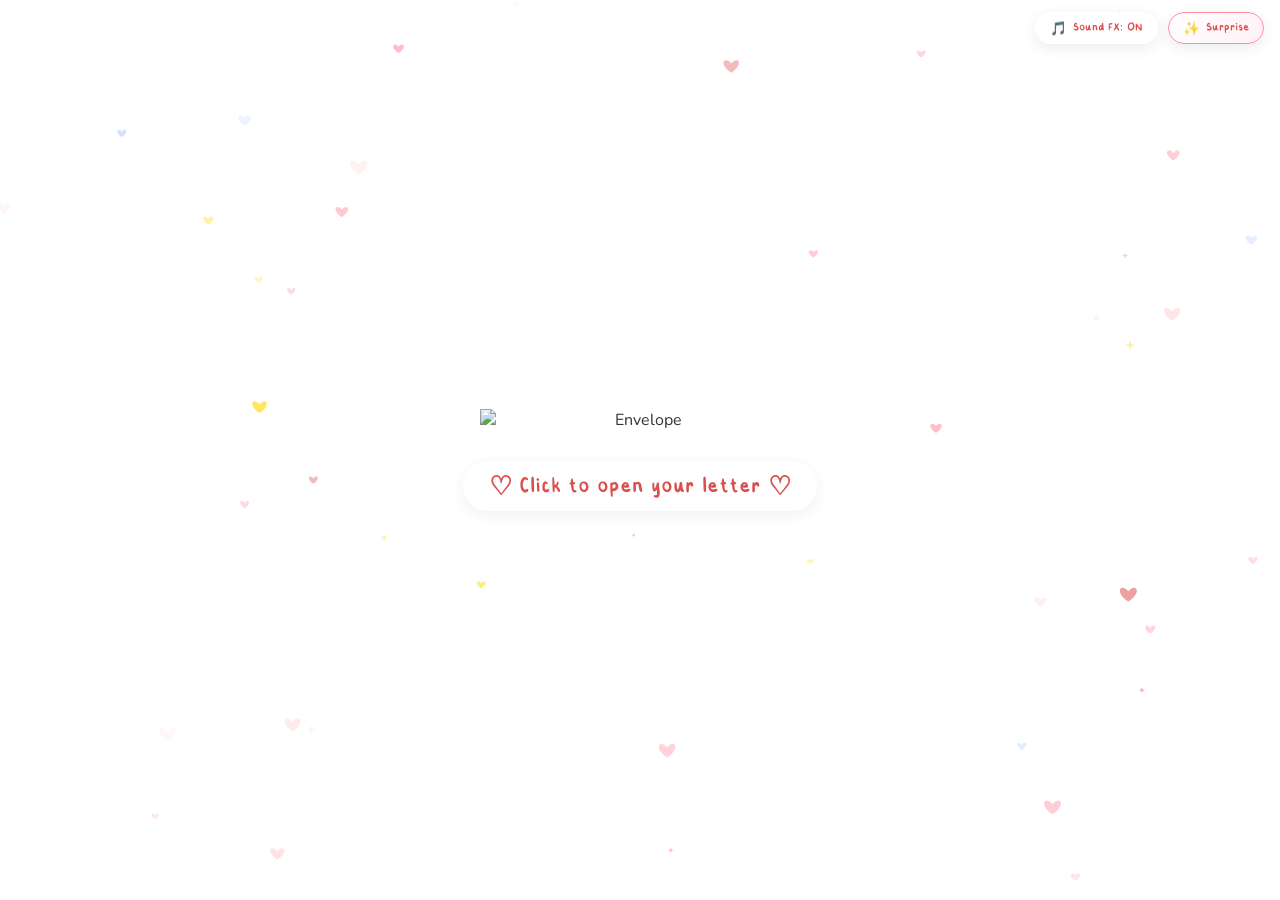
==== commit ae52bf8e: "fix: slow particle drift, restore original envelope asset, and center scratch vouchers" ====
--- a/index.html
+++ b/index.html
@@ -29,35 +29,14 @@
     <!-- Main SPA Screen Container -->
     <main id="app-container">
 
-        <!-- ==================== SCREEN 1: INTRO / WAX SEAL ENVELOPE ==================== -->
+        <!-- ==================== SCREEN 1: INTRO / ENVELOPE ==================== -->
         <section id="screen-intro" class="app-screen active">
             <div class="intro-wrapper">
                 
-                <!-- Animated 3D Wax Seal Envelope Component -->
-                <div class="wax-envelope-wrapper" id="wax-envelope-wrapper">
-                    <div class="wax-envelope" id="wax-envelope" role="button" tabindex="0" title="Click the wax seal to open your letter">
-                        <div class="envelope-back"></div>
-                        
-                        <!-- Letter sliding inside envelope -->
-                        <div class="envelope-letter" id="envelope-letter">
-                            <div class="letter-inner">
-                                <span class="letter-stamp">💌</span>
-                                <h3>Dearest [Name],</h3>
-                                <p>Ever since we first met, <span id="timer">Calculating...</span> ago, my world has been so much brighter.</p>
-                                <p>I made this website to ask you a very special question...</p>
-                                <p class="letter-signature">Love always, <strong>[Name]</strong></p>
-                            </div>
-                        </div>
-
-                        <div class="envelope-pocket"></div>
-                        <div class="envelope-flap" id="envelope-flap"></div>
-                        <div class="wax-seal" id="wax-seal" title="Break the Wax Seal">
-                            <span class="seal-icon">❤️</span>
-                            <span class="seal-ring"></span>
-                        </div>
-                    </div>
-                    
-                    <p class="prompt-text" id="envelope-prompt">♡ Tap the wax seal to open your letter ♡</p>
+                <!-- Original Floating Envelope Asset Component -->
+                <div id="envelope-container" role="button" tabindex="0" title="Click to open your letter">
+                    <img src="assets/images/envelope.png" alt="Envelope" id="envelope">
+                    <p class="prompt-text">♡ Click to open your letter ♡</p>
                 </div>
 
                 <!-- Expanded Letter View (Smoothly Revealed) -->
@@ -68,7 +47,7 @@
                         <p>
                             Dearest [Name],
                             <br><br>
-                            Ever since we first met, <span id="timer-expanded">Calculating...</span> ago, my world has been so much brighter.
+                            Ever since we first met, <span id="timer">Calculating...</span> ago, my world has been so much brighter.
                             <br><br>
                             I wanted to make you this website to ask perhaps the most important question of your life.
                             <br><br>
--- a/styles.css
+++ b/styles.css
@@ -291,7 +291,7 @@
 }
 
 /* ==========================================================================
-   SCREEN 1: ANIMATED WAX SEAL ENVELOPE
+   SCREEN 1: INTRO / ORIGINAL ENVELOPE
    ========================================================================== */
 .intro-wrapper {
     display: flex;
@@ -303,158 +303,35 @@
     z-index: 10;
 }
 
-.wax-envelope-wrapper {
-    display: flex;
-    flex-direction: column;
-    align-items: center;
-    width: 100%;
-    margin-top: 15px;
-}
-
-.wax-envelope {
-    position: relative;
-    width: min(90vw, 340px);
-    height: 220px;
-    margin: 30px auto 20px;
-    perspective: 800px;
+@keyframes float-env {
+    0%, 100% {
+        transform: translateY(0) scale(1);
+        filter: drop-shadow(0 8px 20px rgba(219, 78, 78, 0.22));
+    }
+    50% {
+        transform: translateY(-10px) scale(1.02);
+        filter: drop-shadow(0 16px 32px rgba(219, 78, 78, 0.35));
+    }
+}
+
+#envelope-container {
     cursor: pointer;
-    transition: transform 0.3s ease;
-}
-
-.wax-envelope:hover {
-    transform: scale(1.02);
-}
-
-.envelope-back {
-    position: absolute;
-    inset: 0;
-    width: 100%;
-    height: 100%;
-    background: #f7c5cc;
-    border-radius: 14px;
-    box-shadow: 0 12px 35px rgba(219, 78, 78, 0.22);
-}
-
-.envelope-pocket {
-    position: absolute;
-    bottom: 0;
-    left: 0;
-    width: 0;
-    height: 0;
-    border-style: solid;
-    border-width: 0 min(45vw, 170px) 120px min(45vw, 170px);
-    border-color: transparent #ff9ebb #ff8da1 #ff9ebb;
-    border-radius: 0 0 14px 14px;
-    z-index: 3;
-    pointer-events: none;
-}
-
-.envelope-flap {
-    position: absolute;
-    top: 0;
-    left: 0;
-    width: 0;
-    height: 0;
-    border-style: solid;
-    border-width: 120px min(45vw, 170px) 0 min(45vw, 170px);
-    border-color: #ff8da1 transparent transparent transparent;
-    transform-origin: top center;
-    transition: transform 0.6s cubic-bezier(0.4, 0, 0.2, 1);
-    z-index: 4;
-    pointer-events: none;
-}
-
-.wax-seal {
-    position: absolute;
-    top: 92px;
-    left: 50%;
-    transform: translateX(-50%);
-    width: 56px;
-    height: 56px;
-    background: radial-gradient(circle at 35% 35%, #e63946 0%, #a80309 80%, #680004 100%);
-    border-radius: 50%;
-    box-shadow: 0 5px 15px rgba(0, 0, 0, 0.35), inset 0 2px 4px rgba(255, 255, 255, 0.4);
-    z-index: 5;
-    cursor: pointer;
-    display: flex;
-    align-items: center;
-    justify-content: center;
-    transition: transform 0.3s cubic-bezier(0.34, 1.56, 0.64, 1), opacity 0.3s ease;
-}
-
-.wax-seal:hover {
-    transform: translateX(-50%) scale(1.12);
-}
-
-.seal-icon {
-    font-size: 1.5rem;
-    filter: drop-shadow(0 1px 2px rgba(0,0,0,0.4));
-}
-
-.seal-ring {
-    position: absolute;
-    inset: 4px;
-    border: 1.5px dashed rgba(255, 215, 0, 0.65);
-    border-radius: 50%;
-}
-
-.envelope-letter {
-    position: absolute;
-    bottom: 15px;
-    left: 50%;
-    transform: translateX(-50%);
-    width: 90%;
-    background: var(--paper-bg);
-    border-radius: 8px;
-    padding: 16px 20px;
-    box-shadow: 0 2px 10px rgba(0,0,0,0.1);
-    z-index: 2;
-    transition: transform 0.8s cubic-bezier(0.34, 1.2, 0.64, 1), opacity 0.4s ease;
-    font-family: var(--font-handwriting);
-    text-align: left;
-    color: #333;
-}
-
-.letter-inner h3 {
-    font-size: 1.2rem;
-    color: #222;
-    margin-bottom: 6px;
-}
-
-.letter-inner p {
-    font-size: 0.95rem;
-    line-height: 1.35;
-    margin-bottom: 6px;
-}
-
-.letter-stamp {
-    position: absolute;
-    top: 10px;
-    right: 12px;
-    font-size: 1.3rem;
-}
-
-.letter-signature {
-    margin-top: 8px;
-    font-size: 0.95rem;
-}
-
-/* Wax Envelope Open State */
-.wax-envelope.open .envelope-flap {
-    transform: rotateX(180deg);
-    z-index: 1;
-}
-
-.wax-envelope.open .wax-seal {
-    transform: translateX(-50%) scale(0);
-    opacity: 0;
-    pointer-events: none;
-}
-
-.wax-envelope.open .envelope-letter {
-    transform: translateX(-50%) translateY(-110px);
-    z-index: 6;
-    box-shadow: 0 8px 25px rgba(0,0,0,0.2);
+    display: flex;
+    flex-direction: column;
+    align-items: center;
+    transition: transform 0.25s ease;
+    margin: 20px auto;
+}
+
+#envelope-container:hover {
+    transform: scale(1.04);
+}
+
+#envelope {
+    width: min(85vw, 320px);
+    height: auto;
+    margin-bottom: 20px;
+    animation: float-env 3s ease-in-out infinite;
 }
 
 .prompt-text {
@@ -463,13 +340,13 @@
     font-weight: bold;
     color: var(--primary-color);
     text-shadow: 0 0 10px rgba(255, 255, 255, 1);
-    background: rgba(255, 255, 255, 0.82);
+    background: rgba(255, 255, 255, 0.85);
     backdrop-filter: blur(6px);
-    padding: 10px 24px;
+    padding: 10px 26px;
     border-radius: 50px;
     display: inline-block;
-    box-shadow: 0 4px 15px rgba(0, 0, 0, 0.05);
-    margin-top: 15px;
+    box-shadow: 0 4px 15px rgba(0, 0, 0, 0.06);
+    margin-top: 10px;
 }
 
 #message-content {
@@ -498,7 +375,7 @@
     border-radius: 8px;
 }
 
-#timer, #timer-expanded {
+#timer {
     font-weight: bold;
     color: var(--primary-color);
     background-color: rgba(255, 255, 220, 0.85);
@@ -872,20 +749,22 @@
 }
 
 .scratch-coupons-grid {
-    display: grid;
-    grid-template-columns: repeat(auto-fit, minmax(280px, 320px));
+    display: flex;
+    flex-wrap: wrap;
     justify-content: center;
-    gap: 22px;
-    width: 100%;
-    max-width: 1050px;
-    margin: 15px auto;
+    align-items: center;
+    gap: 24px;
+    width: 100%;
+    max-width: 1020px;
+    margin: 20px auto;
     z-index: 10;
     box-sizing: border-box;
 }
 
 .coupon-scratch-card {
     position: relative;
-    width: 100%;
+    flex: 0 1 300px;
+    width: 300px;
     max-width: 320px;
     height: 210px;
     border-radius: 16px;
@@ -895,7 +774,7 @@
     border: 2px dashed var(--primary-color);
     user-select: none;
     touch-action: none;
-    margin: 0 auto;
+    margin: 0;
     transition: transform 0.25s ease, box-shadow 0.25s ease;
 }
 
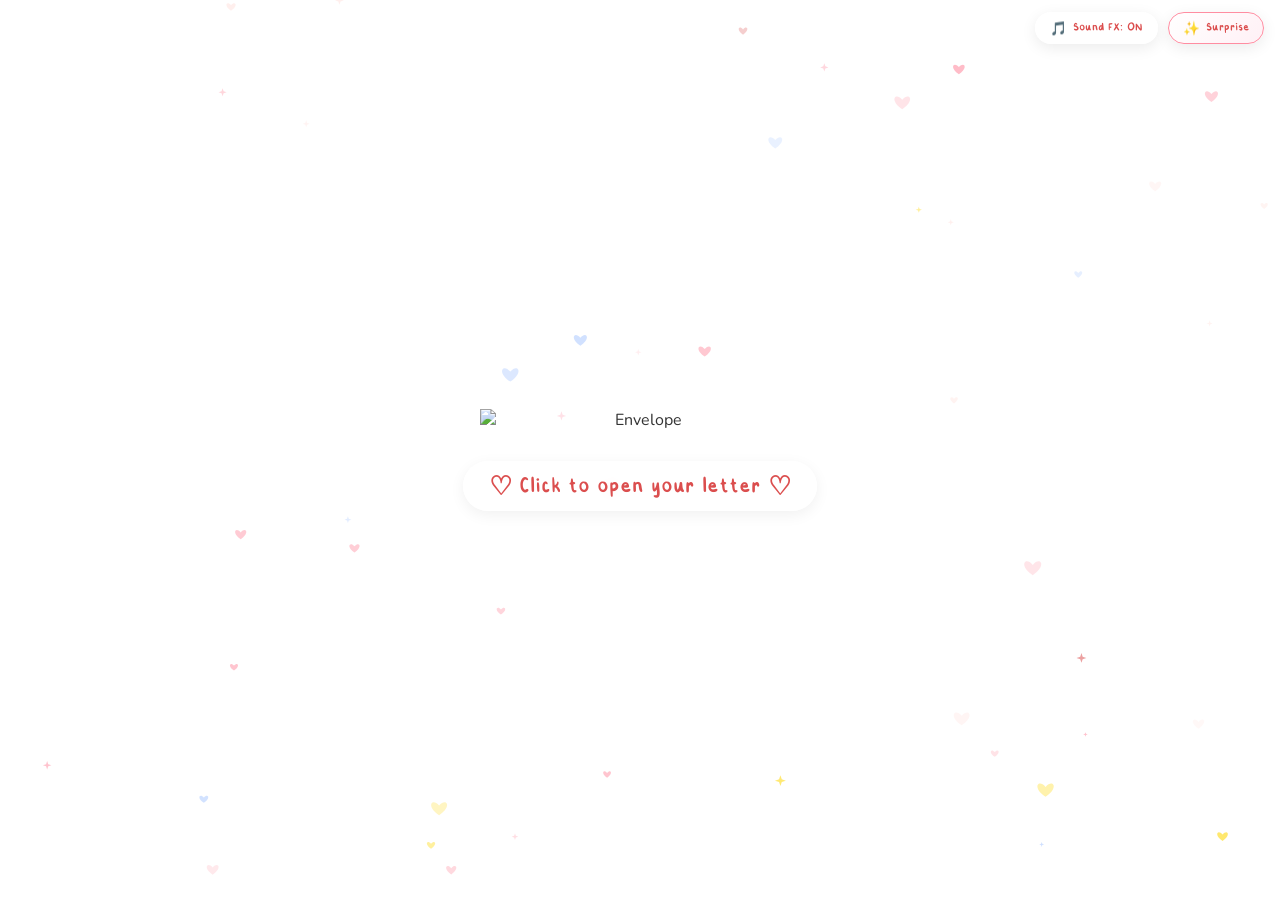
==== commit f8308aca: "feat: add centralized APP_CONFIG, polaroid asset pipeline, and easter egg interactions" ====
--- a/index.html
+++ b/index.html
@@ -41,9 +41,9 @@
 
                 <!-- Expanded Letter View (Smoothly Revealed) -->
                 <div id="message-content" style="display: none;">
-                    <img src="assets/images/cat_heart.gif" class="side-cat" alt="Cute heart cat">
+                    <img src="assets/images/cat_heart.gif" class="side-cat easter-egg-cat" id="cat-heart" alt="Cute heart cat" title="Click me! ♡">
                     
-                    <div class="letter-paper">
+                    <div class="letter-paper" id="intro-letter-paper">
                         <p>
                             Dearest [Name],
                             <br><br>
@@ -57,7 +57,7 @@
                         </p>
                     </div>
 
-                    <img src="assets/images/cat_dance.gif" class="side-cat dancing-kitty" alt="Dancing cat">
+                    <img src="assets/images/cat_dance.gif" class="side-cat dancing-kitty easter-egg-cat" id="cat-dance" alt="Dancing cat" title="Click me! ♫">
                 </div>
 
                 <button id="intro-proceed-btn" class="primary-btn" style="display: none;">
@@ -117,35 +117,8 @@
         <!-- ==================== SCREEN 5: BALANCED DOUBLE-PAGE LETTER ==================== -->
         <section id="screen-letter" class="app-screen">
             <div class="letter-layout-container">
-                <div class="letter-dual-wrapper">
-                    <!-- Page 1 -->
-                    <article class="letter-page page-1">
-                        <header>
-                            <h2>Dearest [Name],</h2>
-                        </header>
-                        <p>
-                            Lorem ipsum dolor sit amet, consectetur adipiscing elit. Sed do eiusmod tempor incididunt ut labore et dolore magna aliqua. Ut enim ad minim veniam, quis nostrud exercitation ullamco laboris nisi ut aliquip ex ea commodo consequat.
-                        </p>
-                        <p>
-                            Duis aute irure dolor in reprehenderit in voluptate velit esse cillum dolore eu fugiat nulla pariatur. Excepteur sint occaecat cupidatat non proident, sunt in culpa qui officia deserunt mollit anim id est laborum.
-                        </p>
-                        
-                        <footer class="turn-page-note">(Letter continues on right...)</footer>
-                    </article>
-
-                    <!-- Page 2 -->
-                    <article class="letter-page page-2">
-                        <p>
-                            Lorem ipsum dolor sit amet, consectetur adipiscing elit, sed do eiusmod tempor incididunt ut labore et dolore magna aliqua. Ut enim ad minim veniam, quis nostrud exercitation ullamco laboris nisi ut aliquip ex ea commodo consequat.
-                        </p>
-                        <p>
-                            P.S. Lorem ipsum dolor sit amet, consectetur adipiscing elit, sed do eiusmod tempor incididunt ut labore et dolore magna aliqua.
-                        </p>
-                        <p class="letter-signoff">
-                            Yours forever and evermore,<br><br>
-                            <strong>[Name]</strong>
-                        </p>
-                    </article>
+                <div class="letter-dual-wrapper" id="letter-dual-wrapper">
+                    <!-- Page 1 & Page 2 populated dynamically from APP_CONFIG.finalLetter -->
                 </div>
 
                 <div class="letter-nav">
@@ -198,19 +171,8 @@
 
         <!-- ==================== SCREEN 8: FINAL OUTRO NOTE ==================== -->
         <section id="screen-final" class="app-screen">
-            <div class="final-letter-box">
-                <p>
-                    Thank you for taking the time to explore this website. Lorem ipsum dolor sit amet, consectetur adipiscing elit. Sed do eiusmod tempor incididunt ut labore et dolore magna aliqua.
-                </p>
-                <p>
-                    Ut enim ad minim veniam, quis nostrud exercitation ullamco laboris nisi ut aliquip ex ea commodo consequat. Duis aute irure dolor in reprehenderit in voluptate velit esse cillum dolore eu fugiat nulla pariatur.
-                </p>
-                <p>
-                    Excepteur sint occaecat cupidatat non proident, sunt in culpa qui officia deserunt mollit anim id est laborum.
-                </p>
-                <button id="final-restart-btn" class="back-home-btn">
-                    Go back to start ♡
-                </button>
+            <div class="final-letter-box" id="final-letter-box">
+                <!-- Populated dynamically from APP_CONFIG.finalOutro -->
             </div>
         </section>
 
--- a/styles.css
+++ b/styles.css
@@ -392,6 +392,27 @@
     margin-top: -40px;
 }
 
+@keyframes cat-bounce {
+    0% { transform: scale(1) rotate(0deg); }
+    25% { transform: scale(1.25) rotate(-10deg); }
+    50% { transform: scale(1.15) rotate(10deg); }
+    75% { transform: scale(1.2) rotate(-5deg); }
+    100% { transform: scale(1) rotate(0deg); }
+}
+
+.easter-egg-cat {
+    cursor: pointer;
+    transition: transform 0.2s ease;
+}
+
+.easter-egg-cat:hover {
+    transform: scale(1.08);
+}
+
+.easter-egg-cat.bouncing {
+    animation: cat-bounce 0.6s cubic-bezier(0.34, 1.56, 0.64, 1);
+}
+
 /* ==========================================================================
    SCREEN 2, 3 & 4: QUESTION, NO-CHOICE, YAY
    ========================================================================== */
@@ -602,6 +623,13 @@
     border-left: 2px dashed rgba(255, 255, 255, 0.7);
     border-right: 2px dashed rgba(255, 255, 255, 0.7);
     z-index: 10;
+    cursor: pointer;
+    transition: transform 0.2s ease, background-color 0.2s ease;
+}
+
+.washi-tape:hover {
+    transform: translateX(-50%) rotate(-2deg) scale(1.08);
+    background: rgba(255, 160, 175, 0.9);
 }
 
 .polaroid-photo-frame {
@@ -618,19 +646,61 @@
     position: relative;
 }
 
+.polaroid-img {
+    width: 100%;
+    height: 100%;
+    object-fit: cover;
+    display: block;
+    position: absolute;
+    inset: 0;
+    z-index: 2;
+    transition: opacity 0.3s ease;
+}
+
+.polaroid-img.img-error {
+    display: none;
+}
+
+.polaroid-placeholder {
+    position: absolute;
+    inset: 0;
+    width: 100%;
+    height: 100%;
+    background: linear-gradient(135deg, #fff0f3 0%, #ffe4e8 100%);
+    display: flex;
+    flex-direction: column;
+    align-items: center;
+    justify-content: center;
+    padding: 12px;
+    box-sizing: border-box;
+    z-index: 1;
+    text-align: center;
+}
+
 .polaroid-emoji {
-    font-size: 3.5rem;
-    margin-bottom: 5px;
+    font-size: 3.2rem;
+    margin-bottom: 4px;
+    filter: drop-shadow(0 2px 4px rgba(0,0,0,0.1));
+}
+
+.placeholder-title {
+    font-family: var(--font-heading);
+    font-size: 0.95rem;
+    font-weight: 700;
+    color: var(--primary-color);
+    margin-bottom: 6px;
+    line-height: 1.2;
 }
 
 .polaroid-tap-hint {
     font-family: var(--font-heading);
-    font-size: 0.85rem;
+    font-size: 0.8rem;
     color: var(--primary-color);
     font-weight: bold;
-    background: rgba(255, 255, 255, 0.85);
-    padding: 4px 12px;
+    background: rgba(255, 255, 255, 0.9);
+    padding: 3px 10px;
     border-radius: 12px;
+    box-shadow: 0 2px 6px rgba(0,0,0,0.06);
 }
 
 .polaroid-caption {
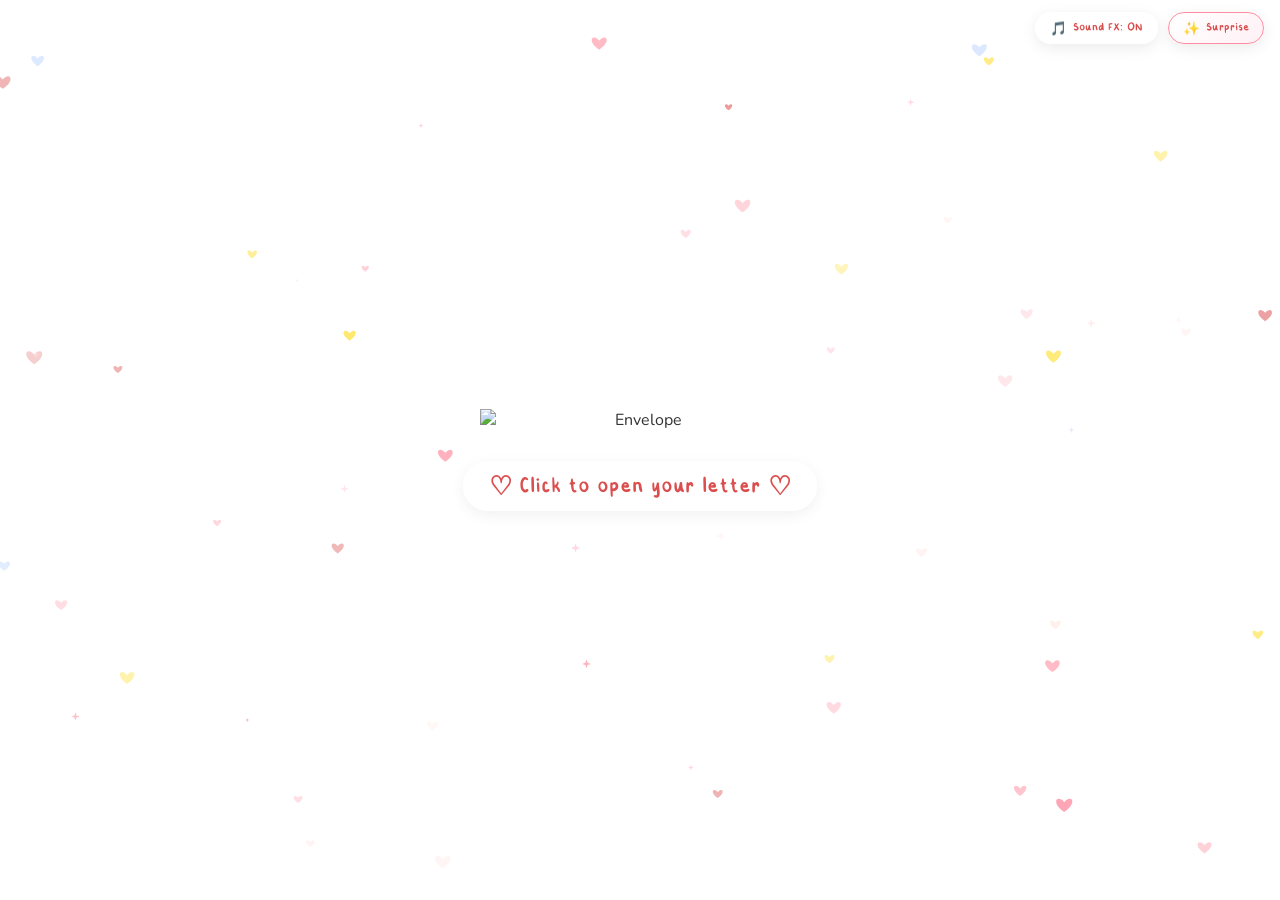
==== commit cd2c5371: "fix: freeze particle acceleration, update cici intro and date, reorder screen flow, and paginate pol" ====
--- a/index.html
+++ b/index.html
@@ -110,7 +110,7 @@
             </div>
 
             <button id="yay-next-btn" class="primary-btn pulse-btn">
-                There is more I want to say... ➜
+                I have some gifts for you 🥰 →
             </button>
         </section>
 
@@ -123,7 +123,7 @@
 
                 <div class="letter-nav">
                     <button id="letter-next-btn" class="primary-btn">
-                        Some of our best moments SO far. ➜
+                        Click to continue ➜
                     </button>
                 </div>
             </div>
@@ -139,13 +139,12 @@
                 <div class="polaroid-grid" id="polaroid-grid" aria-live="polite"></div>
                 
                 <div class="reshuffle-container">
-                    <button id="reshuffle-btn" class="secondary-btn">Shuffle Memories ↻</button>
-                    <div class="counter-text" id="counter">Shuffles left: ...</div>
+                    <button id="reshuffle-btn" class="secondary-btn">Next Memories (1/3) ↻</button>
                 </div>
 
                 <footer class="bottom-nav">
                     <button id="moments-next-btn" class="gift-btn">
-                        I have a small gift for you 😉 ➜
+                        So, remember that very super duper question I wanted to ask you about... Well, here it is →
                     </button>
                 </footer>
             </div>
--- a/styles.css
+++ b/styles.css
@@ -632,17 +632,17 @@
     background: rgba(255, 160, 175, 0.9);
 }
 
-.polaroid-photo-frame {
-    width: 100%;
-    height: 230px;
-    background: #fff0f3;
+.polaroid-photo-frame, .polaroid-img-wrapper {
+    width: 100%;
+    height: 220px;
+    background: #fdf2f4;
     border-radius: 4px;
     overflow: hidden;
     display: flex;
     flex-direction: column;
     align-items: center;
     justify-content: center;
-    border: 1px solid rgba(0,0,0,0.06);
+    border: 1px solid rgba(0, 0, 0, 0.06);
     position: relative;
 }
 
@@ -650,6 +650,7 @@
     width: 100%;
     height: 100%;
     object-fit: cover;
+    object-position: center;
     display: block;
     position: absolute;
     inset: 0;
@@ -728,14 +729,15 @@
 
 .polaroid-stamp {
     display: flex;
-    justify-content: space-between;
-    align-items: center;
-    font-size: 0.9rem;
+    justify-content: center;
+    align-items: center;
+    font-size: 0.95rem;
     color: var(--primary-color);
     font-weight: bold;
     border-bottom: 1.5px dashed var(--primary-color);
     padding-bottom: 4px;
     margin-bottom: 12px;
+    letter-spacing: 0.5px;
 }
 
 .reshuffle-container {
@@ -745,35 +747,29 @@
     align-items: center;
     gap: 8px;
     z-index: 10;
-}
-
-.counter-text {
-    font-size: 0.95rem;
-    color: #fff;
-    font-weight: bold;
-    font-family: var(--font-heading);
-    background: var(--primary-color);
-    padding: 7px 20px;
-    border-radius: 50px;
-    display: inline-block;
-    box-shadow: 0 4px 15px rgba(0, 0, 0, 0.2);
 }
 
 .gift-btn {
     background: linear-gradient(135deg, var(--success-green) 0%, #4a7a4d 50%, #3d6341 100%);
     color: white;
-    padding: 15px 42px;
-    font-size: 1.25rem;
+    padding: 14px 28px;
+    font-size: 1.12rem;
+    line-height: 1.45;
+    max-width: 680px;
+    width: 92%;
     border-radius: 50px;
     font-weight: bold;
     cursor: pointer;
     transition: all 0.25s ease;
     box-shadow: 0 4px 15px rgba(87, 145, 94, 0.3);
-    margin-top: 10px;
+    margin-top: 15px;
+    text-align: center;
+    border: none;
+    font-family: var(--font-heading);
 }
 
 .gift-btn:hover {
-    transform: translateY(-2px) scale(1.04);
+    transform: translateY(-2px) scale(1.02);
     box-shadow: 0 8px 25px rgba(87, 145, 94, 0.4);
 }
 
@@ -871,35 +867,45 @@
     text-align: center;
     background: linear-gradient(135deg, #fffef0 0%, #fff0f3 100%);
     z-index: 1;
+    -webkit-font-smoothing: antialiased;
+    -moz-osx-font-smoothing: grayscale;
+    text-rendering: optimizeLegibility;
 }
 
 .reward-badge {
-    font-size: 1.5rem;
+    font-size: 1.6rem;
+    filter: drop-shadow(0 2px 4px rgba(0, 0, 0, 0.08));
 }
 
 .reward-title {
     font-family: var(--font-heading);
-    font-size: 1.1rem;
-    font-weight: bold;
+    font-size: 1.15rem;
+    font-weight: 800;
     color: var(--primary-color);
     line-height: 1.25;
+    -webkit-font-smoothing: antialiased;
+    text-rendering: optimizeLegibility;
 }
 
 .reward-desc {
     font-family: var(--font-handwriting);
-    font-size: 1rem;
-    color: #333;
+    font-size: 1.05rem;
+    color: #2b2b2b;
     line-height: 1.35;
+    -webkit-font-smoothing: antialiased;
+    text-rendering: optimizeLegibility;
 }
 
 .reward-uses {
     font-family: var(--font-heading);
     font-size: 0.85rem;
-    font-weight: bold;
-    color: var(--success-green);
-    background: rgba(87, 145, 94, 0.12);
-    padding: 3px 12px;
+    font-weight: 800;
+    color: #2e7d32;
+    background: rgba(46, 125, 50, 0.12);
+    padding: 4px 14px;
     border-radius: 20px;
+    letter-spacing: 0.3px;
+    -webkit-font-smoothing: antialiased;
 }
 
 .scratch-canvas {
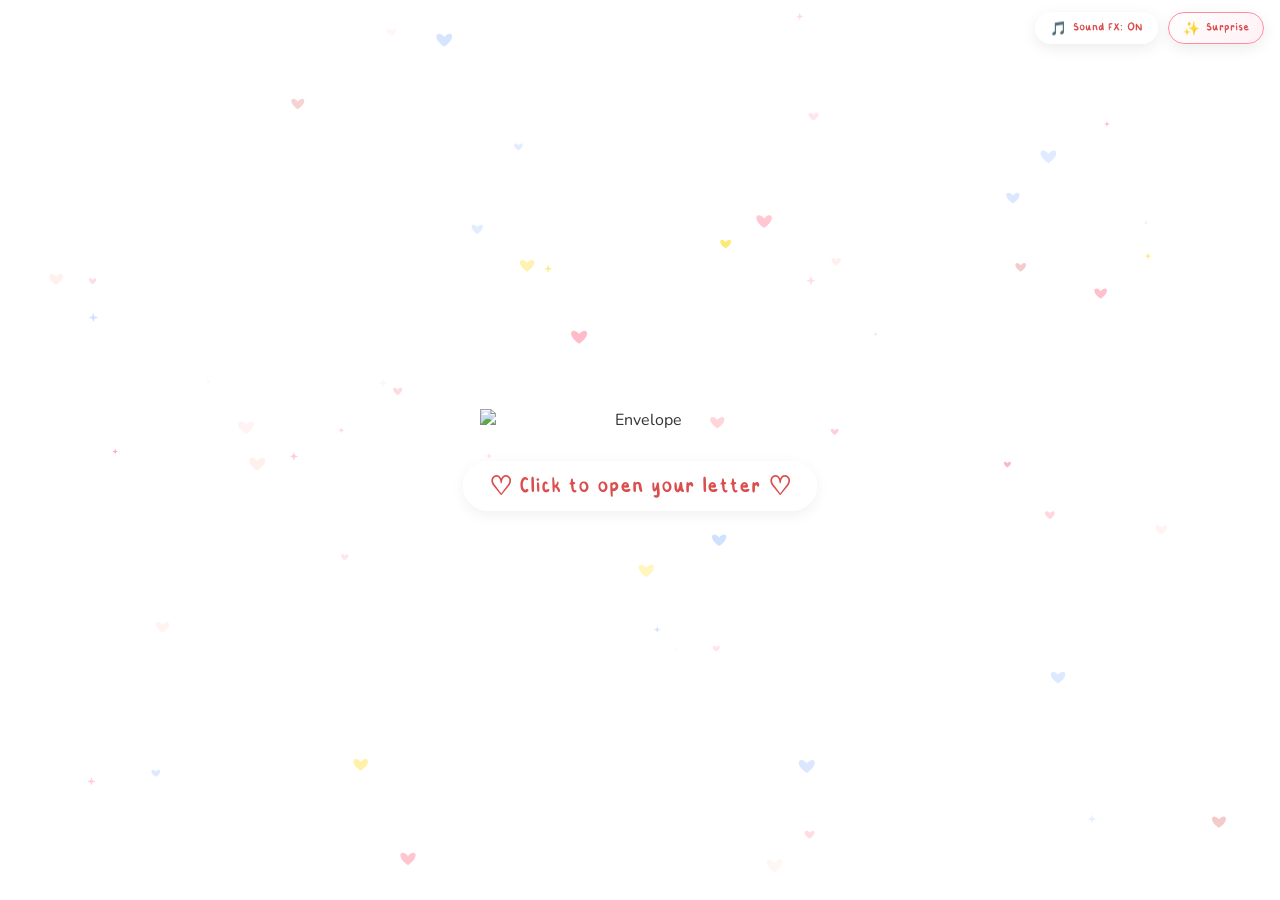
==== commit 5271975d: "feat: reorder screen flow to place letter before scratch vouchers" ====
--- a/index.html
+++ b/index.html
@@ -110,7 +110,7 @@
             </div>
 
             <button id="yay-next-btn" class="primary-btn pulse-btn">
-                I have some gifts for you 🥰 →
+                I wrote something special for you... ♡ →
             </button>
         </section>
 
@@ -123,7 +123,7 @@
 
                 <div class="letter-nav">
                     <button id="letter-next-btn" class="primary-btn">
-                        Click to continue ➜
+                        I also have some special gifts for you 🥰 →
                     </button>
                 </div>
             </div>
@@ -162,7 +162,7 @@
 
                 <footer class="coupons-footer">
                     <button id="coupons-next-btn" class="next-page-btn">
-                        I have one last thing to say... ➜
+                        One last message for you ♡ →
                     </button>
                 </footer>
             </div>
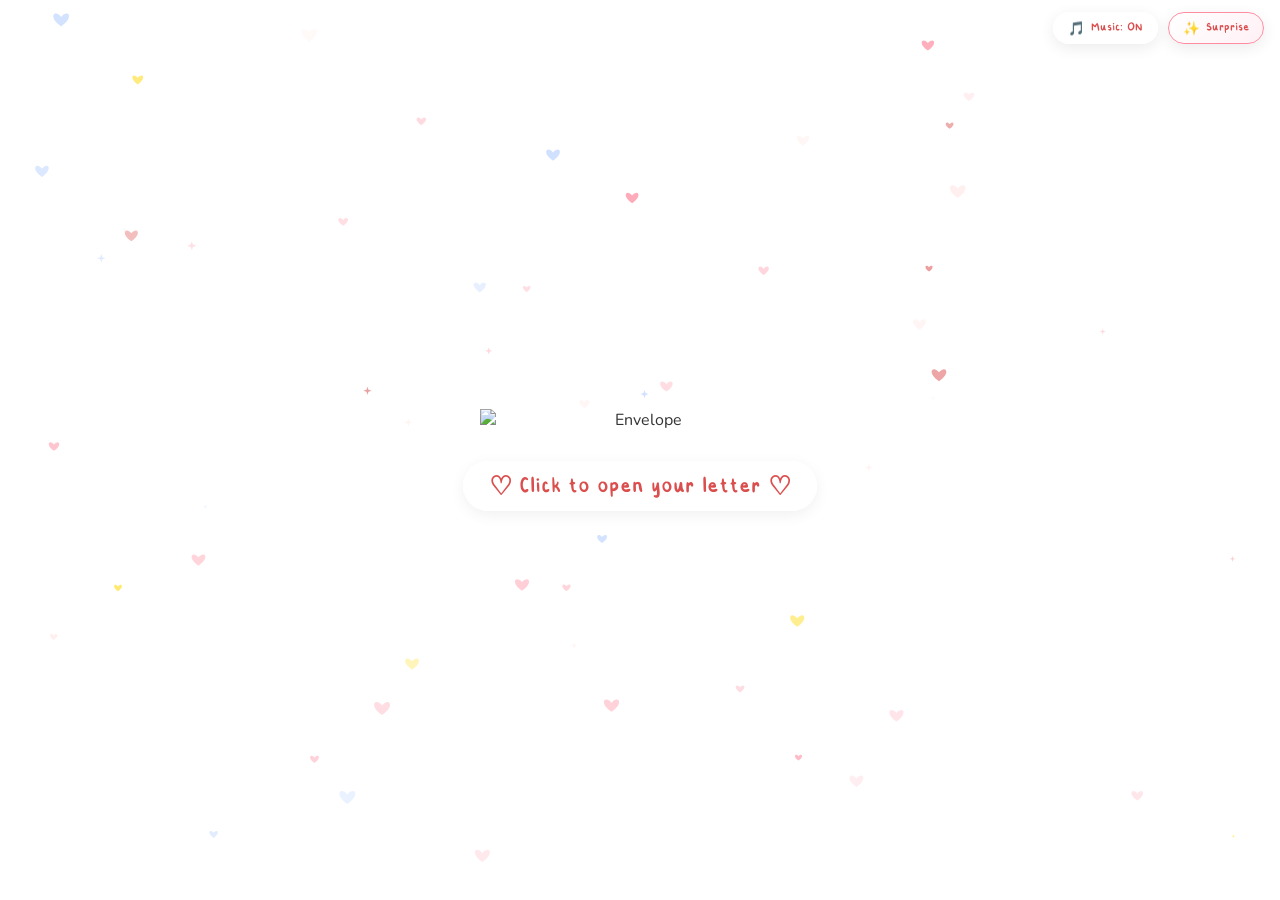
==== commit 094d420c: "feat: reorder flow with letter before vouchers and integrate background music player" ====
--- a/index.html
+++ b/index.html
@@ -14,11 +14,14 @@
     <!-- Interactive Background Particle Canvas -->
     <canvas id="bg-canvas" aria-hidden="true"></canvas>
 
-    <!-- Top Utility Bar: Ambient Chime & Easter Egg Controls -->
+    <!-- Background Music Player -->
+    <audio id="bg-music" loop preload="auto" src="assets/audio/bgm.mp3"></audio>
+
+    <!-- Top Utility Bar: Music Toggle & Easter Egg Controls -->
     <header class="top-controls" aria-label="Controls">
-        <button id="audio-toggle-btn" class="control-btn" title="Toggle Ambient Audio / Chimes" aria-label="Toggle audio">
-            <span class="control-icon" id="audio-icon">🎵</span>
-            <span class="control-label" id="audio-label">Sound FX: ON</span>
+        <button id="music-toggle" class="control-btn" title="Toggle Background Music" aria-label="Toggle music">
+            <span class="control-icon music-icon">🎵</span>
+            <span class="control-label" id="music-text">Music: ON</span>
         </button>
         <button id="easter-egg-btn" class="control-btn easter-egg-trigger" title="Click for a magical surprise!" aria-label="Surprise effect">
             <span class="control-icon">✨</span>
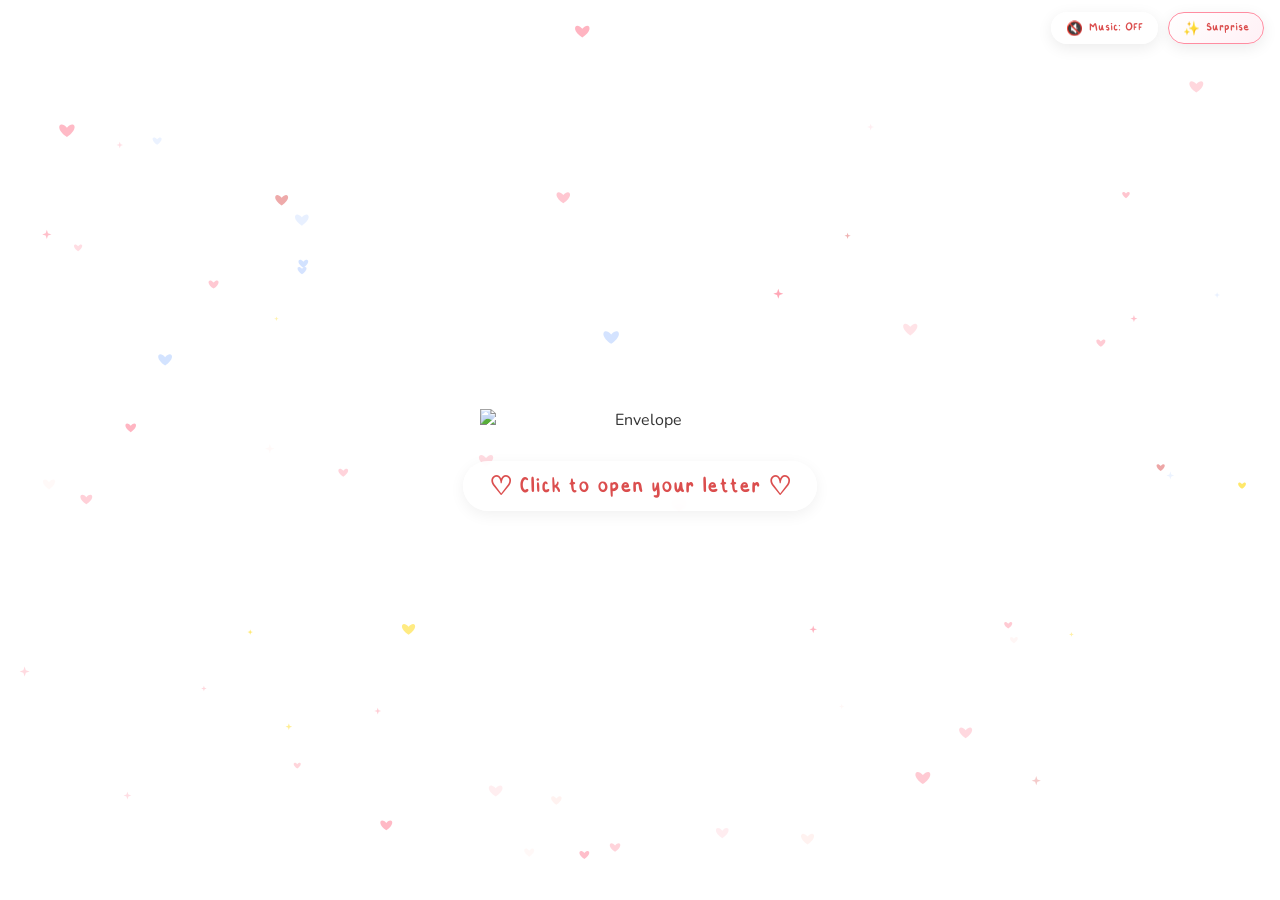
==== commit ce3f71b2: "feat: finalize sign-off, update yay copy, remove voucher emojis, and fix bgm playback" ====
--- a/index.html
+++ b/index.html
@@ -15,7 +15,7 @@
     <canvas id="bg-canvas" aria-hidden="true"></canvas>
 
     <!-- Background Music Player -->
-    <audio id="bg-music" loop preload="auto" src="assets/audio/bgm.mp3"></audio>
+    <audio id="bg-music" loop preload="auto" playsinline src="assets/audio/bgm.mp3"></audio>
 
     <!-- Top Utility Bar: Music Toggle & Easter Egg Controls -->
     <header class="top-controls" aria-label="Controls">
@@ -108,7 +108,7 @@
                 </div>
                 
                 <div class="text-small">
-                    (Get ready for lots of dates (Eventually) and annoying amounts of love!)
+                    (Get ready for lots of dates and annoying amounts of love)
                 </div>
             </div>
 
--- a/styles.css
+++ b/styles.css
@@ -120,6 +120,16 @@
     border-color: var(--accent-pink);
 }
 
+#music-toggle.playing .music-icon {
+    display: inline-block;
+    animation: musicPulse 1.6s ease-in-out infinite;
+}
+
+@keyframes musicPulse {
+    0%, 100% { transform: scale(1); }
+    50% { transform: scale(1.22); }
+}
+
 /* --- Main Application Screen Container --- */
 #app-container {
     position: relative;
@@ -872,17 +882,13 @@
     text-rendering: optimizeLegibility;
 }
 
-.reward-badge {
-    font-size: 1.6rem;
-    filter: drop-shadow(0 2px 4px rgba(0, 0, 0, 0.08));
-}
-
 .reward-title {
     font-family: var(--font-heading);
     font-size: 1.15rem;
     font-weight: 800;
     color: var(--primary-color);
     line-height: 1.25;
+    padding-top: 6px;
     -webkit-font-smoothing: antialiased;
     text-rendering: optimizeLegibility;
 }
@@ -989,6 +995,13 @@
     margin-bottom: 18px;
 }
 
+.outro-title {
+    font-family: var(--font-handwriting);
+    font-size: 1.8rem;
+    color: var(--primary-color);
+    margin-bottom: 22px;
+}
+
 .back-home-btn {
     background: var(--primary-color);
     color: white;
